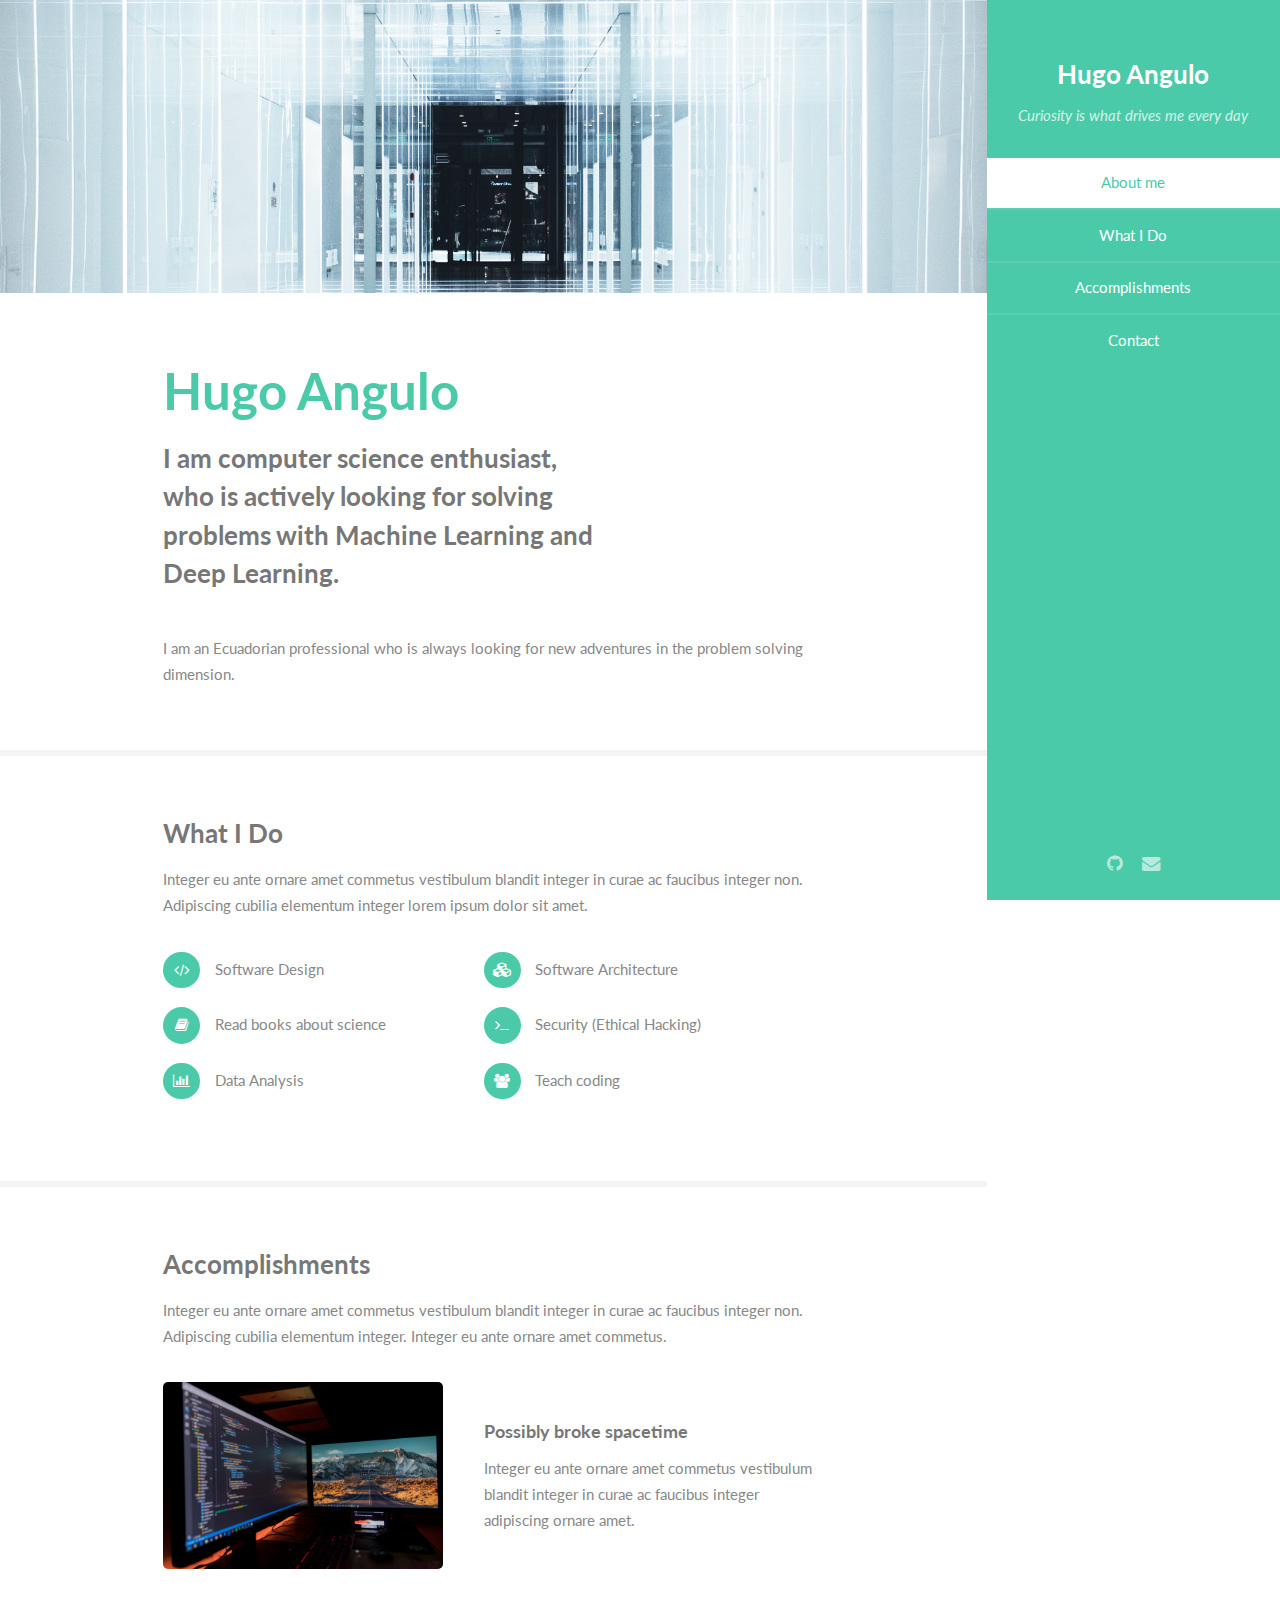
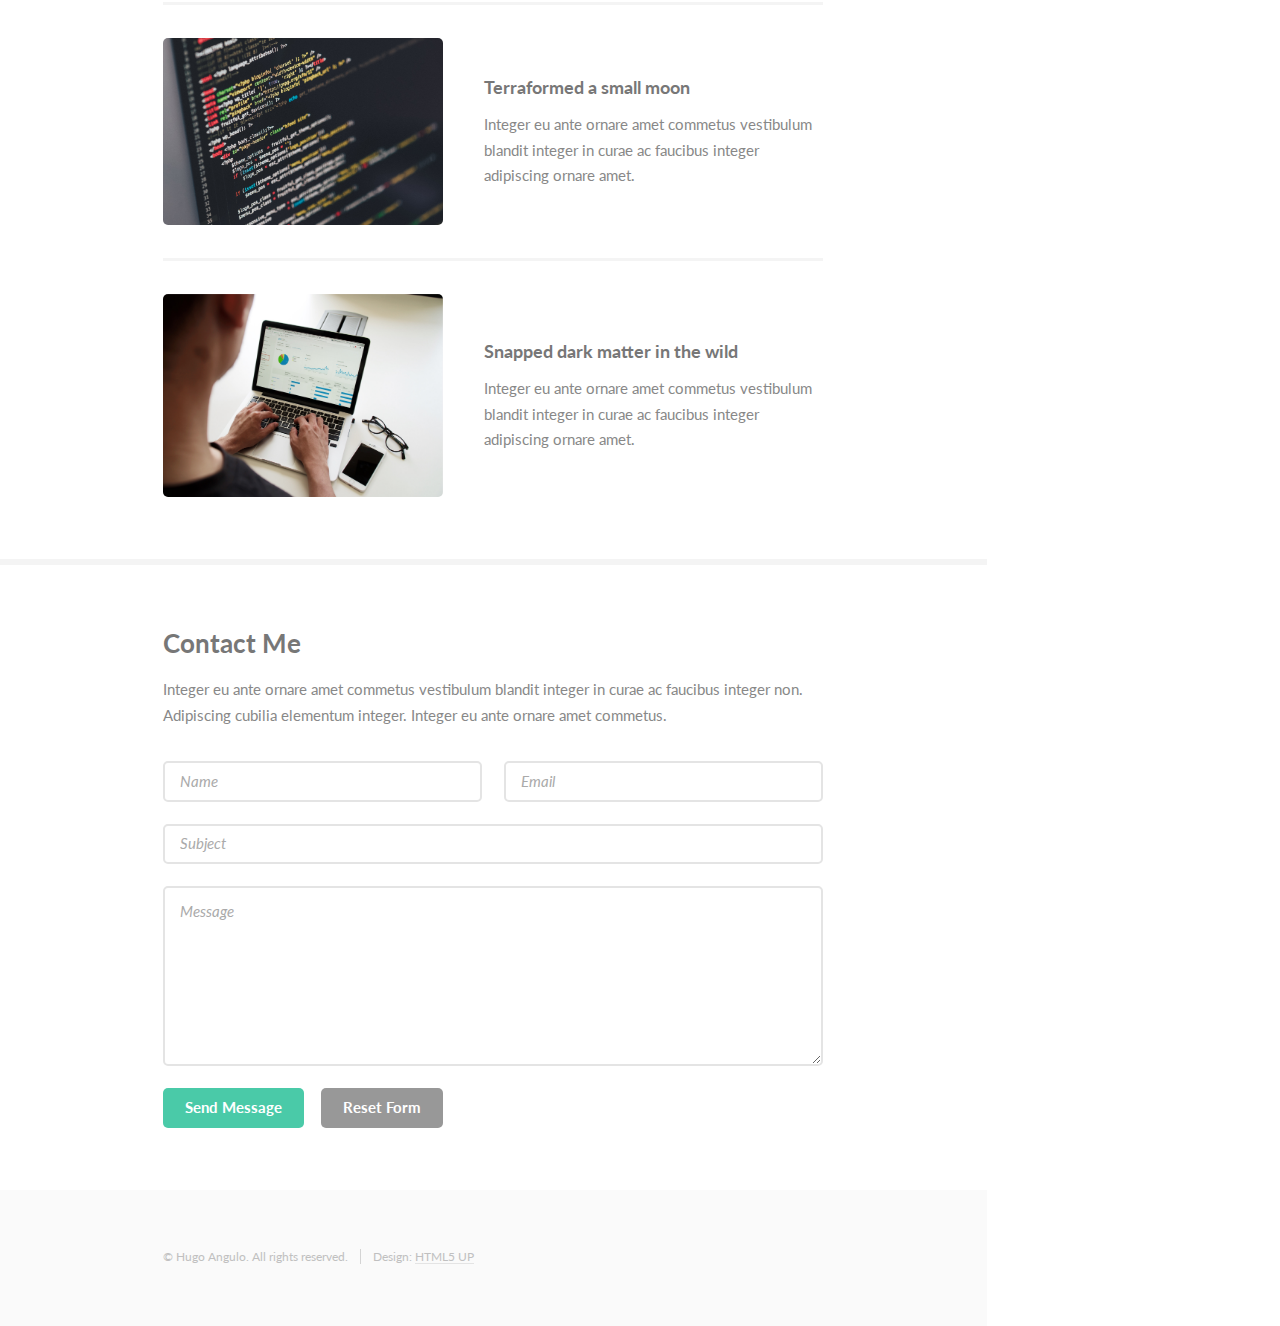
==== index.html @ 31d830d6 "Initial commit with draft website." ====
<!DOCTYPE HTML>
<!--
	Read Only by HTML5 UP
	html5up.net | @ajlkn
	Free for personal and commercial use under the CCA 3.0 license (html5up.net/license)
-->
<html>
	<head>
		<title>Hugo Angulo</title>
		<meta charset="utf-8" />
		<meta name="viewport" content="width=device-width, initial-scale=1, user-scalable=no" />
		<link rel="stylesheet" href="assets/css/main.css" />
	</head>
	<body class="is-preload">

		<!-- Header -->
			<section id="header">
				<header>
					<span class="image avatar"><img src="images/yellowstone.jpg" alt="" /></span>
					<h1 id="logo"><a href="#">Hugo Angulo</a></h1>
					<p>Curiosity is what drives me every day</p>
				</header>
				<nav id="nav">
					<ul>
						<li><a href="#one" class="active">About me</a></li>
						<li><a href="#two">What I Do</a></li>
						<li><a href="#three">Accomplishments</a></li>
						<li><a href="#four">Contact</a></li>
					</ul>
				</nav>
				<footer>
					<ul class="icons">
						<li><a href="https://github.com/haanguloo" class="icon fa-github"><span class="label">Github</span></a></li>
						<li><a href="mailto:hugoanda@andrew.cmu.edu" class="icon fa-envelope"><span class="label">Email</span></a></li>
					</ul>
				</footer>
			</section>

		<!-- Wrapper -->
			<div id="wrapper">

				<!-- Main -->
					<div id="main">

						<!-- One -->
							<section id="one">
								<div class="image main" data-position="center">
									<img src="images/banner_larger.jpg" alt="" />
								</div>
								<div class="container">
									<header class="major">
										<h2>Hugo Angulo</h2>
										<p>I am computer science enthusiast,<br />
										who is actively looking for solving<br />
										problems with Machine Learning and<br />
										Deep Learning.</p>
									</header>
									<p>I am an Ecuadorian professional who is always looking for new adventures in the problem solving dimension.</p>
								</div>
							</section>

						<!-- Two -->
							<section id="two">
								<div class="container">
									<h3>What I Do</h3>
									<p>Integer eu ante ornare amet commetus vestibulum blandit integer in curae ac faucibus integer non. Adipiscing cubilia elementum integer lorem ipsum dolor sit amet.</p>
									<ul class="feature-icons">
										<li class="fa-code">Software Design</li>
										<li class="fa-cubes">Software Architecture</li>
										<li class="fa-book">Read books about science</li>
										<li class="fa-terminal">Security (Ethical Hacking)</li>
										<li class="fa-bar-chart">Data Analysis</li>
										<li class="fa-users">Teach coding</li>
									</ul>
								</div>
							</section>

						<!-- Three -->
							<section id="three">
								<div class="container">
									<h3>Accomplishments</h3>
									<p>Integer eu ante ornare amet commetus vestibulum blandit integer in curae ac faucibus integer non. Adipiscing cubilia elementum integer. Integer eu ante ornare amet commetus.</p>
									<div class="features">
										<article>
											<a href="#" class="image"><img src="images/twoscreens.jpg" alt="" /></a>
											<div class="inner">
												<h4>Possibly broke spacetime</h4>
												<p>Integer eu ante ornare amet commetus vestibulum blandit integer in curae ac faucibus integer adipiscing ornare amet.</p>
											</div>
										</article>
										<article>
											<a href="#" class="image"><img src="images/java.jpg" alt="" /></a>
											<div class="inner">
												<h4>Terraformed a small moon</h4>
												<p>Integer eu ante ornare amet commetus vestibulum blandit integer in curae ac faucibus integer adipiscing ornare amet.</p>
											</div>
										</article>
										<article>
											<a href="#" class="image"><img src="images/data_analysis.jpg" alt="" /></a>
											<div class="inner">
												<h4>Snapped dark matter in the wild</h4>
												<p>Integer eu ante ornare amet commetus vestibulum blandit integer in curae ac faucibus integer adipiscing ornare amet.</p>
											</div>
										</article>
									</div>
								</div>
							</section>

						<!-- Four -->
							<section id="four">
								<div class="container">
									<h3>Contact Me</h3>
									<p>Integer eu ante ornare amet commetus vestibulum blandit integer in curae ac faucibus integer non. Adipiscing cubilia elementum integer. Integer eu ante ornare amet commetus.</p>
									<form method="post" action="#">
										<div class="row gtr-uniform">
											<div class="col-6 col-12-xsmall"><input type="text" name="name" id="name" placeholder="Name" /></div>
											<div class="col-6 col-12-xsmall"><input type="email" name="email" id="email" placeholder="Email" /></div>
											<div class="col-12"><input type="text" name="subject" id="subject" placeholder="Subject" /></div>
											<div class="col-12"><textarea name="message" id="message" placeholder="Message" rows="6"></textarea></div>
											<div class="col-12">
												<ul class="actions">
													<li><input type="submit" class="primary" value="Send Message" /></li>
													<li><input type="reset" value="Reset Form" /></li>
												</ul>
											</div>
										</div>
									</form>
								</div>
							</section>

						<!-- Five -->
						<!--
							<section id="five">
								<div class="container">
									<h3>Elements</h3>

									<section>
										<h4>Text</h4>
										<p>This is <b>bold</b> and this is <strong>strong</strong>. This is <i>italic</i> and this is <em>emphasized</em>.
										This is <sup>superscript</sup> text and this is <sub>subscript</sub> text.
										This is <u>underlined</u> and this is code: <code>for (;;) { ... }</code>. Finally, <a href="#">this is a link</a>.</p>
										<hr />
										<header>
											<h4>Heading with a Subtitle</h4>
											<p>Lorem ipsum dolor sit amet nullam id egestas urna aliquam</p>
										</header>
										<p>Nunc lacinia ante nunc ac lobortis. Interdum adipiscing gravida odio porttitor sem non mi integer non faucibus ornare mi ut ante amet placerat aliquet. Volutpat eu sed ante lacinia sapien lorem accumsan varius montes viverra nibh in adipiscing blandit tempus accumsan.</p>
										<header>
											<h5>Heading with a Subtitle</h5>
											<p>Lorem ipsum dolor sit amet nullam id egestas urna aliquam</p>
										</header>
										<p>Nunc lacinia ante nunc ac lobortis. Interdum adipiscing gravida odio porttitor sem non mi integer non faucibus ornare mi ut ante amet placerat aliquet. Volutpat eu sed ante lacinia sapien lorem accumsan varius montes viverra nibh in adipiscing blandit tempus accumsan.</p>
										<hr />
										<h2>Heading Level 2</h2>
										<h3>Heading Level 3</h3>
										<h4>Heading Level 4</h4>
										<h5>Heading Level 5</h5>
										<h6>Heading Level 6</h6>
										<hr />
										<h5>Blockquote</h5>
										<blockquote>Fringilla nisl. Donec accumsan interdum nisi, quis tincidunt felis sagittis eget tempus euismod. Vestibulum ante ipsum primis in faucibus vestibulum. Blandit adipiscing eu felis iaculis volutpat ac adipiscing accumsan faucibus. Vestibulum ante ipsum primis in faucibus lorem ipsum dolor sit amet nullam adipiscing eu felis.</blockquote>
										<h5>Preformatted</h5>
										<pre><code>i = 0;

while (!deck.isInOrder()) {
    print 'Iteration ' + i;
    deck.shuffle();
    i++;
}

print 'It took ' + i + ' iterations to sort the deck.';</code></pre>
									</section>

									<section>
										<h4>Lists</h4>
										<div class="row">
											<div class="col-6 col-12-xsmall">
												<h5>Unordered</h5>
												<ul>
													<li>Dolor pulvinar etiam magna etiam.</li>
													<li>Sagittis adipiscing lorem eleifend.</li>
													<li>Felis enim feugiat dolore viverra.</li>
												</ul>
												<h5>Alternate</h5>
												<ul class="alt">
													<li>Dolor pulvinar etiam magna etiam.</li>
													<li>Sagittis adipiscing lorem eleifend.</li>
													<li>Felis enim feugiat dolore viverra.</li>
												</ul>
											</div>
											<div class="col-6 col-12-xsmall">
												<h5>Ordered</h5>
												<ol>
													<li>Dolor pulvinar etiam magna etiam.</li>
													<li>Etiam vel felis at lorem sed viverra.</li>
													<li>Felis enim feugiat dolore viverra.</li>
													<li>Dolor pulvinar etiam magna etiam.</li>
													<li>Etiam vel felis at lorem sed viverra.</li>
													<li>Felis enim feugiat dolore viverra.</li>
												</ol>
												<h5>Icons</h5>
												<ul class="icons">
													<li><a href="#" class="icon fa-twitter"><span class="label">Twitter</span></a></li>
													<li><a href="#" class="icon fa-facebook"><span class="label">Facebook</span></a></li>
													<li><a href="#" class="icon fa-instagram"><span class="label">Instagram</span></a></li>
													<li><a href="#" class="icon fa-github"><span class="label">Github</span></a></li>
													<li><a href="#" class="icon fa-dribbble"><span class="label">Dribbble</span></a></li>
													<li><a href="#" class="icon fa-tumblr"><span class="label">Tumblr</span></a></li>
												</ul>
											</div>
										</div>
										<h5>Actions</h5>
										<ul class="actions">
											<li><a href="#" class="button primary">Default</a></li>
											<li><a href="#" class="button">Default</a></li>
											<li><a href="#" class="button alt">Default</a></li>
										</ul>
										<ul class="actions small">
											<li><a href="#" class="button primary small">Small</a></li>
											<li><a href="#" class="button small">Small</a></li>
											<li><a href="#" class="button alt small">Small</a></li>
										</ul>
										<div class="row">
											<div class="col-3 col-6-medium col-12-xsmall">
												<ul class="actions stacked">
													<li><a href="#" class="button primary">Default</a></li>
													<li><a href="#" class="button">Default</a></li>
													<li><a href="#" class="button alt">Default</a></li>
												</ul>
											</div>
											<div class="col-3 col-6 col-12-xsmall">
												<ul class="actions stacked">
													<li><a href="#" class="button primary small">Small</a></li>
													<li><a href="#" class="button small">Small</a></li>
													<li><a href="#" class="button alt small">Small</a></li>
												</ul>
											</div>
											<div class="col-3 col-6-medium col-12-xsmall">
												<ul class="actions stacked">
													<li><a href="#" class="button primary fit">Default</a></li>
													<li><a href="#" class="button fit">Default</a></li>
													<li><a href="#" class="button alt fit">Default</a></li>
												</ul>
											</div>
											<div class="col-3 col-6-medium col-12-xsmall">
												<ul class="actions stacked">
													<li><a href="#" class="button primary small fit">Small</a></li>
													<li><a href="#" class="button small fit">Small</a></li>
													<li><a href="#" class="button alt small fit">Small</a></li>
												</ul>
											</div>
										</div>
									</section>

									<section>
										<h4>Table</h4>
										<h5>Default</h5>
										<div class="table-wrapper">
											<table>
												<thead>
													<tr>
														<th>Name</th>
														<th>Description</th>
														<th>Price</th>
													</tr>
												</thead>
												<tbody>
													<tr>
														<td>Item One</td>
														<td>Ante turpis integer aliquet porttitor.</td>
														<td>29.99</td>
													</tr>
													<tr>
														<td>Item Two</td>
														<td>Vis ac commodo adipiscing arcu aliquet.</td>
														<td>19.99</td>
													</tr>
													<tr>
														<td>Item Three</td>
														<td> Morbi faucibus arcu accumsan lorem.</td>
														<td>29.99</td>
													</tr>
													<tr>
														<td>Item Four</td>
														<td>Vitae integer tempus condimentum.</td>
														<td>19.99</td>
													</tr>
													<tr>
														<td>Item Five</td>
														<td>Ante turpis integer aliquet porttitor.</td>
														<td>29.99</td>
													</tr>
												</tbody>
												<tfoot>
													<tr>
														<td colspan="2"></td>
														<td>100.00</td>
													</tr>
												</tfoot>
											</table>
										</div>

										<h5>Alternate</h5>
										<div class="table-wrapper">
											<table class="alt">
												<thead>
													<tr>
														<th>Name</th>
														<th>Description</th>
														<th>Price</th>
													</tr>
												</thead>
												<tbody>
													<tr>
														<td>Item One</td>
														<td>Ante turpis integer aliquet porttitor.</td>
														<td>29.99</td>
													</tr>
													<tr>
														<td>Item Two</td>
														<td>Vis ac commodo adipiscing arcu aliquet.</td>
														<td>19.99</td>
													</tr>
													<tr>
														<td>Item Three</td>
														<td> Morbi faucibus arcu accumsan lorem.</td>
														<td>29.99</td>
													</tr>
													<tr>
														<td>Item Four</td>
														<td>Vitae integer tempus condimentum.</td>
														<td>19.99</td>
													</tr>
													<tr>
														<td>Item Five</td>
														<td>Ante turpis integer aliquet porttitor.</td>
														<td>29.99</td>
													</tr>
												</tbody>
												<tfoot>
													<tr>
														<td colspan="2"></td>
														<td>100.00</td>
													</tr>
												</tfoot>
											</table>
										</div>
									</section>

									<section>
										<h4>Buttons</h4>
										<ul class="actions">
											<li><a href="#" class="button primary">Primary</a></li>
											<li><a href="#" class="button">Default</a></li>
											<li><a href="#" class="button alt">Alternate</a></li>
										</ul>
										<ul class="actions">
											<li><a href="#" class="button primary large">Large</a></li>
											<li><a href="#" class="button">Default</a></li>
											<li><a href="#" class="button alt small">Small</a></li>
										</ul>
										<ul class="actions fit">
											<li><a href="#" class="button primary fit">Fit</a></li>
											<li><a href="#" class="button fit">Fit</a></li>
											<li><a href="#" class="button alt fit">Fit</a></li>
										</ul>
										<ul class="actions fit small">
											<li><a href="#" class="button primary fit small">Fit + Small</a></li>
											<li><a href="#" class="button fit small">Fit + Small</a></li>
											<li><a href="#" class="button alt fit small">Fit + Small</a></li>
										</ul>
										<ul class="actions">
											<li><a href="#" class="button primary icon fa-download">Icon</a></li>
											<li><a href="#" class="button icon fa-download">Icon</a></li>
											<li><a href="#" class="button alt icon fa-check">Icon</a></li>
										</ul>
										<ul class="actions">
											<li><span class="button primary disabled">Primary</span></li>
											<li><span class="button disabled">Default</span></li>
											<li><span class="button alt disabled">Alternate</span></li>
										</ul>
									</section>

									<section>
										<h4>Form</h4>
										<form method="post" action="#">
											<div class="row gtr-uniform">
												<div class="col-6 col-12-xsmall">
													<input type="text" name="demo-name" id="demo-name" value="" placeholder="Name" />
												</div>
												<div class="col-6 col-12-xsmall">
													<input type="email" name="demo-email" id="demo-email" value="" placeholder="Email" />
												</div>
												<div class="col-12">
													<select name="demo-category" id="demo-category">
														<option value="">- Category -</option>
														<option value="1">Manufacturing</option>
														<option value="1">Shipping</option>
														<option value="1">Administration</option>
														<option value="1">Human Resources</option>
													</select>
												</div>
												<div class="col-4 col-12-medium">
													<input type="radio" id="demo-priority-low" name="demo-priority" checked>
													<label for="demo-priority-low">Low Priority</label>
												</div>
												<div class="col-4 col-12-medium">
													<input type="radio" id="demo-priority-normal" name="demo-priority">
													<label for="demo-priority-normal">Normal Priority</label>
												</div>
												<div class="col-4 col-12-medium">
													<input type="radio" id="demo-priority-high" name="demo-priority">
													<label for="demo-priority-high">High Priority</label>
												</div>
												<div class="col-6 col-12-medium">
													<input type="checkbox" id="demo-copy" name="demo-copy">
													<label for="demo-copy">Email me a copy of this message</label>
												</div>
												<div class="col-6 col-12-medium">
													<input type="checkbox" id="demo-human" name="demo-human" checked>
													<label for="demo-human">I am a human and not a robot</label>
												</div>
												<div class="col-12">
													<textarea name="demo-message" id="demo-message" placeholder="Enter your message" rows="6"></textarea>
												</div>
												<div class="col-12">
													<ul class="actions">
														<li><input type="submit" value="Send Message" /></li>
														<li><input type="reset" value="Reset" class="alt" /></li>
													</ul>
												</div>
											</div>
										</form>
									</section>

									<section>
										<h4>Image</h4>
										<h5>Fit</h5>
										<span class="image fit"><img src="images/banner.jpg" alt="" /></span>
										<div class="box alt">
											<div class="row gtr-50 gtr-uniform">
												<div class="col-4"><span class="image fit"><img src="images/pic01.jpg" alt="" /></span></div>
												<div class="col-4"><span class="image fit"><img src="images/pic02.jpg" alt="" /></span></div>
												<div class="col-4"><span class="image fit"><img src="images/pic03.jpg" alt="" /></span></div>
												<div class="col-4"><span class="image fit"><img src="images/pic02.jpg" alt="" /></span></div>
												<div class="col-4"><span class="image fit"><img src="images/pic03.jpg" alt="" /></span></div>
												<div class="col-4"><span class="image fit"><img src="images/pic01.jpg" alt="" /></span></div>
												<div class="col-4"><span class="image fit"><img src="images/pic03.jpg" alt="" /></span></div>
												<div class="col-4"><span class="image fit"><img src="images/pic01.jpg" alt="" /></span></div>
												<div class="col-4"><span class="image fit"><img src="images/pic02.jpg" alt="" /></span></div>
											</div>
										</div>
										<h5>Left &amp; Right</h5>
										<p><span class="image left"><img src="images/avatar.jpg" alt="" /></span>Fringilla nisl. Donec accumsan interdum nisi, quis tincidunt felis sagittis eget. tempus euismod. Vestibulum ante ipsum primis in faucibus vestibulum. Blandit adipiscing eu felis iaculis volutpat ac adipiscing accumsan eu faucibus. Integer ac pellentesque praesent tincidunt felis sagittis eget. tempus euismod. Vestibulum ante ipsum primis in faucibus vestibulum. Blandit adipiscing eu felis iaculis volutpat ac adipiscing accumsan eu faucibus. Integer ac pellentesque praesent. Donec accumsan interdum nisi, quis tincidunt felis sagittis eget. tempus euismod. Vestibulum ante ipsum primis in faucibus vestibulum. Blandit adipiscing eu felis iaculis volutpat ac adipiscing accumsan eu faucibus. Integer ac pellentesque praesent tincidunt felis sagittis eget. tempus euismod. Vestibulum ante ipsum primis in faucibus vestibulum. Blandit adipiscing eu felis iaculis volutpat ac adipiscing accumsan eu faucibus. Integer ac pellentesque praesent.</p>
										<p><span class="image right"><img src="images/avatar.jpg" alt="" /></span>Fringilla nisl. Donec accumsan interdum nisi, quis tincidunt felis sagittis eget. tempus euismod. Vestibulum ante ipsum primis in faucibus vestibulum. Blandit adipiscing eu felis iaculis volutpat ac adipiscing accumsan eu faucibus. Integer ac pellentesque praesent tincidunt felis sagittis eget. tempus euismod. Vestibulum ante ipsum primis in faucibus vestibulum. Blandit adipiscing eu felis iaculis volutpat ac adipiscing accumsan eu faucibus. Integer ac pellentesque praesent. Donec accumsan interdum nisi, quis tincidunt felis sagittis eget. tempus euismod. Vestibulum ante ipsum primis in faucibus vestibulum. Blandit adipiscing eu felis iaculis volutpat ac adipiscing accumsan eu faucibus. Integer ac pellentesque praesent tincidunt felis sagittis eget. tempus euismod. Vestibulum ante ipsum primis in faucibus vestibulum. Blandit adipiscing eu felis iaculis volutpat ac adipiscing accumsan eu faucibus. Integer ac pellentesque praesent.</p>
									</section>

								</div>
							</section>
						-->

					</div>

				<!-- Footer -->
					<section id="footer">
						<div class="container">
							<ul class="copyright">
								<li>&copy; Hugo Angulo. All rights reserved.</li><li>Design: <a href="http://html5up.net">HTML5 UP</a></li>
							</ul>
						</div>
					</section>

			</div>

		<!-- Scripts -->
			<script src="assets/js/jquery.min.js"></script>
			<script src="assets/js/jquery.scrollex.min.js"></script>
			<script src="assets/js/jquery.scrolly.min.js"></script>
			<script src="assets/js/browser.min.js"></script>
			<script src="assets/js/breakpoints.min.js"></script>
			<script src="assets/js/util.js"></script>
			<script src="assets/js/main.js"></script>

	</body>
</html>
---- assets/css/main.css ----
@import url("font-awesome.min.css");
@import url("https://fonts.googleapis.com/css?family=Lato:400,400italic,700,700italic|Source+Code+Pro:400");

/*
	Read Only by HTML5 UP
	html5up.net | @ajlkn
	Free for personal and commercial use under the CCA 3.0 license (html5up.net/license)
*/

html, body, div, span, applet, object,
iframe, h1, h2, h3, h4, h5, h6, p, blockquote,
pre, a, abbr, acronym, address, big, cite,
code, del, dfn, em, img, ins, kbd, q, s, samp,
small, strike, strong, sub, sup, tt, var, b,
u, i, center, dl, dt, dd, ol, ul, li, fieldset,
form, label, legend, table, caption, tbody,
tfoot, thead, tr, th, td, article, aside,
canvas, details, embed, figure, figcaption,
footer, header, hgroup, menu, nav, output, ruby,
section, summary, time, mark, audio, video {
	margin: 0;
	padding: 0;
	border: 0;
	font-size: 100%;
	font: inherit;
	vertical-align: baseline;}

article, aside, details, figcaption, figure,
footer, header, hgroup, menu, nav, section {
	display: block;}

body {
	line-height: 1;
}

ol, ul {
	list-style: none;
}

blockquote, q {
	quotes: none;
}

	blockquote:before, blockquote:after, q:before, q:after {
		content: '';
		content: none;
	}

table {
	border-collapse: collapse;
	border-spacing: 0;
}

body {
	-webkit-text-size-adjust: none;
}

mark {
	background-color: transparent;
	color: inherit;
}

input::-moz-focus-inner {
	border: 0;
	padding: 0;
}

input, select, textarea {
	-moz-appearance: none;
	-webkit-appearance: none;
	-ms-appearance: none;
	appearance: none;
}

/* Basic */

	html {
		box-sizing: border-box;
	}

	*, *:before, *:after {
		box-sizing: inherit;
	}

	body {
		background: #fff;
	}

		body.is-preload *, body.is-preload *:before, body.is-preload *:after {
			-moz-animation: none !important;
			-webkit-animation: none !important;
			-ms-animation: none !important;
			animation: none !important;
			-moz-transition: none !important;
			-webkit-transition: none !important;
			-ms-transition: none !important;
			transition: none !important;
		}

	body, input, select, textarea {
		color: #888;
		font-family: "Lato", sans-serif;
		font-size: 16pt;
		font-weight: 400;
		line-height: 1.75em;
	}

	a {
		-moz-transition: color 0.2s ease-in-out, border-color 0.2s ease-in-out;
		-webkit-transition: color 0.2s ease-in-out, border-color 0.2s ease-in-out;
		-ms-transition: color 0.2s ease-in-out, border-color 0.2s ease-in-out;
		transition: color 0.2s ease-in-out, border-color 0.2s ease-in-out;
		border-bottom: solid 1px #e4e4e4;
		color: inherit;
		text-decoration: none;
	}

		a:hover {
			border-bottom-color: transparent;
			color: #4acaa8 !important;
		}

	strong, b {
		color: #777;
		font-weight: 700;
	}

	em, i {
		font-style: italic;
	}

	p {
		margin: 0 0 2.25em 0;
	}

	h1, h2, h3, h4, h5, h6 {
		color: #777;
		font-weight: 700;
		line-height: 1em;
		margin: 0 0 0.5625em 0;
	}

		h1 a, h2 a, h3 a, h4 a, h5 a, h6 a {
			border: 0;
			color: inherit;
			text-decoration: none;
		}

	h2 {
		font-size: 2em;
		line-height: 1.5em;
	}

	h3 {
		font-size: 1.75em;
		line-height: 1.5em;
	}

	h4 {
		font-size: 1.25em;
		line-height: 1.5em;
	}

	h5 {
		font-size: 0.9em;
		line-height: 1.5em;
	}

	h6 {
		font-size: 0.7em;
		line-height: 1.5em;
	}

	sub {
		font-size: 0.8em;
		position: relative;
		top: 0.5em;
	}

	sup {
		font-size: 0.8em;
		position: relative;
		top: -0.5em;
	}

	hr {
		border: 0;
		border-bottom: solid 2px #f4f4f4;
		margin: 2.25em 0;
	}

		hr.major {
			margin: 3.375em 0;
		}

	blockquote {
		border-left: solid 8px #e4e4e4;
		font-style: italic;
		margin: 0 0 2.25em 0;
		padding: 0.5em 0 0.5em 2em;
	}

	code {
		background: #555;
		border-radius: 5px;
		color: #fff;
		font-family: "Source Code Pro", monospace;
		font-size: 0.9em;
		margin: 0 0.25em;
		padding: 0.25em 0.65em;
	}

	pre {
		font-family: "Source Code Pro", monospace;
		font-size: 0.9em;
		margin: 0 0 2.25em 0;
	}

		pre code {
			-webkit-overflow-scrolling: touch;
			display: block;
			line-height: 1.5em;
			overflow-x: auto;
			padding: 1em 1.5em;
		}

	.align-left {
		text-align: left;
	}

	.align-center {
		text-align: center;
	}

	.align-right {
		text-align: right;
	}

/* Row */

	.row {
		display: flex;
		flex-wrap: wrap;
		box-sizing: border-box;
		align-items: stretch;
	}

		.row > * {
			box-sizing: border-box;
		}

		.row.gtr-uniform > * > :last-child {
			margin-bottom: 0;
		}

		.row.aln-left {
			justify-content: flex-start;
		}

		.row.aln-center {
			justify-content: center;
		}

		.row.aln-right {
			justify-content: flex-end;
		}

		.row.aln-top {
			align-items: flex-start;
		}

		.row.aln-middle {
			align-items: center;
		}

		.row.aln-bottom {
			align-items: flex-end;
		}

		.row > .imp {
			order: -1;
		}

		.row > .col-1 {
			width: 8.3333333333%;
		}

		.row > .off-1 {
			margin-left: 8.3333333333%;
		}

		.row > .col-2 {
			width: 16.6666666667%;
		}

		.row > .off-2 {
			margin-left: 16.6666666667%;
		}

		.row > .col-3 {
			width: 25%;
		}

		.row > .off-3 {
			margin-left: 25%;
		}

		.row > .col-4 {
			width: 33.3333333333%;
		}

		.row > .off-4 {
			margin-left: 33.3333333333%;
		}

		.row > .col-5 {
			width: 41.6666666667%;
		}

		.row > .off-5 {
			margin-left: 41.6666666667%;
		}

		.row > .col-6 {
			width: 50%;
		}

		.row > .off-6 {
			margin-left: 50%;
		}

		.row > .col-7 {
			width: 58.3333333333%;
		}

		.row > .off-7 {
			margin-left: 58.3333333333%;
		}

		.row > .col-8 {
			width: 66.6666666667%;
		}

		.row > .off-8 {
			margin-left: 66.6666666667%;
		}

		.row > .col-9 {
			width: 75%;
		}

		.row > .off-9 {
			margin-left: 75%;
		}

		.row > .col-10 {
			width: 83.3333333333%;
		}

		.row > .off-10 {
			margin-left: 83.3333333333%;
		}

		.row > .col-11 {
			width: 91.6666666667%;
		}

		.row > .off-11 {
			margin-left: 91.6666666667%;
		}

		.row > .col-12 {
			width: 100%;
		}

		.row > .off-12 {
			margin-left: 100%;
		}

		.row.gtr-0 {
			margin-top: 0;
			margin-left: 0em;
		}

			.row.gtr-0 > * {
				padding: 0 0 0 0em;
			}

			.row.gtr-0.gtr-uniform {
				margin-top: 0em;
			}

				.row.gtr-0.gtr-uniform > * {
					padding-top: 0em;
				}

		.row.gtr-25 {
			margin-top: 0;
			margin-left: -0.5em;
		}

			.row.gtr-25 > * {
				padding: 0 0 0 0.5em;
			}

			.row.gtr-25.gtr-uniform {
				margin-top: -0.5em;
			}

				.row.gtr-25.gtr-uniform > * {
					padding-top: 0.5em;
				}

		.row.gtr-50 {
			margin-top: 0;
			margin-left: -1em;
		}

			.row.gtr-50 > * {
				padding: 0 0 0 1em;
			}

			.row.gtr-50.gtr-uniform {
				margin-top: -1em;
			}

				.row.gtr-50.gtr-uniform > * {
					padding-top: 1em;
				}

		.row {
			margin-top: 0;
			margin-left: -2em;
		}

			.row > * {
				padding: 0 0 0 2em;
			}

			.row.gtr-uniform {
				margin-top: -2em;
			}

				.row.gtr-uniform > * {
					padding-top: 2em;
				}

		.row.gtr-150 {
			margin-top: 0;
			margin-left: -3em;
		}

			.row.gtr-150 > * {
				padding: 0 0 0 3em;
			}

			.row.gtr-150.gtr-uniform {
				margin-top: -3em;
			}

				.row.gtr-150.gtr-uniform > * {
					padding-top: 3em;
				}

		.row.gtr-200 {
			margin-top: 0;
			margin-left: -4em;
		}

			.row.gtr-200 > * {
				padding: 0 0 0 4em;
			}

			.row.gtr-200.gtr-uniform {
				margin-top: -4em;
			}

				.row.gtr-200.gtr-uniform > * {
					padding-top: 4em;
				}

		@media screen and (max-width: 1680px) {

			.row {
				display: flex;
				flex-wrap: wrap;
				box-sizing: border-box;
				align-items: stretch;
			}

				.row > * {
					box-sizing: border-box;
				}

				.row.gtr-uniform > * > :last-child {
					margin-bottom: 0;
				}

				.row.aln-left {
					justify-content: flex-start;
				}

				.row.aln-center {
					justify-content: center;
				}

				.row.aln-right {
					justify-content: flex-end;
				}

				.row.aln-top {
					align-items: flex-start;
				}

				.row.aln-middle {
					align-items: center;
				}

				.row.aln-bottom {
					align-items: flex-end;
				}

				.row > .imp-xlarge {
					order: -1;
				}

				.row > .col-1-xlarge {
					width: 8.3333333333%;
				}

				.row > .off-1-xlarge {
					margin-left: 8.3333333333%;
				}

				.row > .col-2-xlarge {
					width: 16.6666666667%;
				}

				.row > .off-2-xlarge {
					margin-left: 16.6666666667%;
				}

				.row > .col-3-xlarge {
					width: 25%;
				}

				.row > .off-3-xlarge {
					margin-left: 25%;
				}

				.row > .col-4-xlarge {
					width: 33.3333333333%;
				}

				.row > .off-4-xlarge {
					margin-left: 33.3333333333%;
				}

				.row > .col-5-xlarge {
					width: 41.6666666667%;
				}

				.row > .off-5-xlarge {
					margin-left: 41.6666666667%;
				}

				.row > .col-6-xlarge {
					width: 50%;
				}

				.row > .off-6-xlarge {
					margin-left: 50%;
				}

				.row > .col-7-xlarge {
					width: 58.3333333333%;
				}

				.row > .off-7-xlarge {
					margin-left: 58.3333333333%;
				}

				.row > .col-8-xlarge {
					width: 66.6666666667%;
				}

				.row > .off-8-xlarge {
					margin-left: 66.6666666667%;
				}

				.row > .col-9-xlarge {
					width: 75%;
				}

				.row > .off-9-xlarge {
					margin-left: 75%;
				}

				.row > .col-10-xlarge {
					width: 83.3333333333%;
				}

				.row > .off-10-xlarge {
					margin-left: 83.3333333333%;
				}

				.row > .col-11-xlarge {
					width: 91.6666666667%;
				}

				.row > .off-11-xlarge {
					margin-left: 91.6666666667%;
				}

				.row > .col-12-xlarge {
					width: 100%;
				}

				.row > .off-12-xlarge {
					margin-left: 100%;
				}

				.row.gtr-0 {
					margin-top: 0;
					margin-left: 0em;
				}

					.row.gtr-0 > * {
						padding: 0 0 0 0em;
					}

					.row.gtr-0.gtr-uniform {
						margin-top: 0em;
					}

						.row.gtr-0.gtr-uniform > * {
							padding-top: 0em;
						}

				.row.gtr-25 {
					margin-top: 0;
					margin-left: -0.5em;
				}

					.row.gtr-25 > * {
						padding: 0 0 0 0.5em;
					}

					.row.gtr-25.gtr-uniform {
						margin-top: -0.5em;
					}

						.row.gtr-25.gtr-uniform > * {
							padding-top: 0.5em;
						}

				.row.gtr-50 {
					margin-top: 0;
					margin-left: -1em;
				}

					.row.gtr-50 > * {
						padding: 0 0 0 1em;
					}

					.row.gtr-50.gtr-uniform {
						margin-top: -1em;
					}

						.row.gtr-50.gtr-uniform > * {
							padding-top: 1em;
						}

				.row {
					margin-top: 0;
					margin-left: -2em;
				}

					.row > * {
						padding: 0 0 0 2em;
					}

					.row.gtr-uniform {
						margin-top: -2em;
					}

						.row.gtr-uniform > * {
							padding-top: 2em;
						}

				.row.gtr-150 {
					margin-top: 0;
					margin-left: -3em;
				}

					.row.gtr-150 > * {
						padding: 0 0 0 3em;
					}

					.row.gtr-150.gtr-uniform {
						margin-top: -3em;
					}

						.row.gtr-150.gtr-uniform > * {
							padding-top: 3em;
						}

				.row.gtr-200 {
					margin-top: 0;
					margin-left: -4em;
				}

					.row.gtr-200 > * {
						padding: 0 0 0 4em;
					}

					.row.gtr-200.gtr-uniform {
						margin-top: -4em;
					}

						.row.gtr-200.gtr-uniform > * {
							padding-top: 4em;
						}

		}

		@media screen and (max-width: 1280px) {

			.row {
				display: flex;
				flex-wrap: wrap;
				box-sizing: border-box;
				align-items: stretch;
			}

				.row > * {
					box-sizing: border-box;
				}

				.row.gtr-uniform > * > :last-child {
					margin-bottom: 0;
				}

				.row.aln-left {
					justify-content: flex-start;
				}

				.row.aln-center {
					justify-content: center;
				}

				.row.aln-right {
					justify-content: flex-end;
				}

				.row.aln-top {
					align-items: flex-start;
				}

				.row.aln-middle {
					align-items: center;
				}

				.row.aln-bottom {
					align-items: flex-end;
				}

				.row > .imp-large {
					order: -1;
				}

				.row > .col-1-large {
					width: 8.3333333333%;
				}

				.row > .off-1-large {
					margin-left: 8.3333333333%;
				}

				.row > .col-2-large {
					width: 16.6666666667%;
				}

				.row > .off-2-large {
					margin-left: 16.6666666667%;
				}

				.row > .col-3-large {
					width: 25%;
				}

				.row > .off-3-large {
					margin-left: 25%;
				}

				.row > .col-4-large {
					width: 33.3333333333%;
				}

				.row > .off-4-large {
					margin-left: 33.3333333333%;
				}

				.row > .col-5-large {
					width: 41.6666666667%;
				}

				.row > .off-5-large {
					margin-left: 41.6666666667%;
				}

				.row > .col-6-large {
					width: 50%;
				}

				.row > .off-6-large {
					margin-left: 50%;
				}

				.row > .col-7-large {
					width: 58.3333333333%;
				}

				.row > .off-7-large {
					margin-left: 58.3333333333%;
				}

				.row > .col-8-large {
					width: 66.6666666667%;
				}

				.row > .off-8-large {
					margin-left: 66.6666666667%;
				}

				.row > .col-9-large {
					width: 75%;
				}

				.row > .off-9-large {
					margin-left: 75%;
				}

				.row > .col-10-large {
					width: 83.3333333333%;
				}

				.row > .off-10-large {
					margin-left: 83.3333333333%;
				}

				.row > .col-11-large {
					width: 91.6666666667%;
				}

				.row > .off-11-large {
					margin-left: 91.6666666667%;
				}

				.row > .col-12-large {
					width: 100%;
				}

				.row > .off-12-large {
					margin-left: 100%;
				}

				.row.gtr-0 {
					margin-top: 0;
					margin-left: 0em;
				}

					.row.gtr-0 > * {
						padding: 0 0 0 0em;
					}

					.row.gtr-0.gtr-uniform {
						margin-top: 0em;
					}

						.row.gtr-0.gtr-uniform > * {
							padding-top: 0em;
						}

				.row.gtr-25 {
					margin-top: 0;
					margin-left: -0.375em;
				}

					.row.gtr-25 > * {
						padding: 0 0 0 0.375em;
					}

					.row.gtr-25.gtr-uniform {
						margin-top: -0.375em;
					}

						.row.gtr-25.gtr-uniform > * {
							padding-top: 0.375em;
						}

				.row.gtr-50 {
					margin-top: 0;
					margin-left: -0.75em;
				}

					.row.gtr-50 > * {
						padding: 0 0 0 0.75em;
					}

					.row.gtr-50.gtr-uniform {
						margin-top: -0.75em;
					}

						.row.gtr-50.gtr-uniform > * {
							padding-top: 0.75em;
						}

				.row {
					margin-top: 0;
					margin-left: -1.5em;
				}

					.row > * {
						padding: 0 0 0 1.5em;
					}

					.row.gtr-uniform {
						margin-top: -1.5em;
					}

						.row.gtr-uniform > * {
							padding-top: 1.5em;
						}

				.row.gtr-150 {
					margin-top: 0;
					margin-left: -2.25em;
				}

					.row.gtr-150 > * {
						padding: 0 0 0 2.25em;
					}

					.row.gtr-150.gtr-uniform {
						margin-top: -2.25em;
					}

						.row.gtr-150.gtr-uniform > * {
							padding-top: 2.25em;
						}

				.row.gtr-200 {
					margin-top: 0;
					margin-left: -3em;
				}

					.row.gtr-200 > * {
						padding: 0 0 0 3em;
					}

					.row.gtr-200.gtr-uniform {
						margin-top: -3em;
					}

						.row.gtr-200.gtr-uniform > * {
							padding-top: 3em;
						}

		}

		@media screen and (max-width: 1024px) {

			.row {
				display: flex;
				flex-wrap: wrap;
				box-sizing: border-box;
				align-items: stretch;
			}

				.row > * {
					box-sizing: border-box;
				}

				.row.gtr-uniform > * > :last-child {
					margin-bottom: 0;
				}

				.row.aln-left {
					justify-content: flex-start;
				}

				.row.aln-center {
					justify-content: center;
				}

				.row.aln-right {
					justify-content: flex-end;
				}

				.row.aln-top {
					align-items: flex-start;
				}

				.row.aln-middle {
					align-items: center;
				}

				.row.aln-bottom {
					align-items: flex-end;
				}

				.row > .imp-medium {
					order: -1;
				}

				.row > .col-1-medium {
					width: 8.3333333333%;
				}

				.row > .off-1-medium {
					margin-left: 8.3333333333%;
				}

				.row > .col-2-medium {
					width: 16.6666666667%;
				}

				.row > .off-2-medium {
					margin-left: 16.6666666667%;
				}

				.row > .col-3-medium {
					width: 25%;
				}

				.row > .off-3-medium {
					margin-left: 25%;
				}

				.row > .col-4-medium {
					width: 33.3333333333%;
				}

				.row > .off-4-medium {
					margin-left: 33.3333333333%;
				}

				.row > .col-5-medium {
					width: 41.6666666667%;
				}

				.row > .off-5-medium {
					margin-left: 41.6666666667%;
				}

				.row > .col-6-medium {
					width: 50%;
				}

				.row > .off-6-medium {
					margin-left: 50%;
				}

				.row > .col-7-medium {
					width: 58.3333333333%;
				}

				.row > .off-7-medium {
					margin-left: 58.3333333333%;
				}

				.row > .col-8-medium {
					width: 66.6666666667%;
				}

				.row > .off-8-medium {
					margin-left: 66.6666666667%;
				}

				.row > .col-9-medium {
					width: 75%;
				}

				.row > .off-9-medium {
					margin-left: 75%;
				}

				.row > .col-10-medium {
					width: 83.3333333333%;
				}

				.row > .off-10-medium {
					margin-left: 83.3333333333%;
				}

				.row > .col-11-medium {
					width: 91.6666666667%;
				}

				.row > .off-11-medium {
					margin-left: 91.6666666667%;
				}

				.row > .col-12-medium {
					width: 100%;
				}

				.row > .off-12-medium {
					margin-left: 100%;
				}

				.row.gtr-0 {
					margin-top: 0;
					margin-left: 0em;
				}

					.row.gtr-0 > * {
						padding: 0 0 0 0em;
					}

					.row.gtr-0.gtr-uniform {
						margin-top: 0em;
					}

						.row.gtr-0.gtr-uniform > * {
							padding-top: 0em;
						}

				.row.gtr-25 {
					margin-top: 0;
					margin-left: -0.375em;
				}

					.row.gtr-25 > * {
						padding: 0 0 0 0.375em;
					}

					.row.gtr-25.gtr-uniform {
						margin-top: -0.375em;
					}

						.row.gtr-25.gtr-uniform > * {
							padding-top: 0.375em;
						}

				.row.gtr-50 {
					margin-top: 0;
					margin-left: -0.75em;
				}

					.row.gtr-50 > * {
						padding: 0 0 0 0.75em;
					}

					.row.gtr-50.gtr-uniform {
						margin-top: -0.75em;
					}

						.row.gtr-50.gtr-uniform > * {
							padding-top: 0.75em;
						}

				.row {
					margin-top: 0;
					margin-left: -1.5em;
				}

					.row > * {
						padding: 0 0 0 1.5em;
					}

					.row.gtr-uniform {
						margin-top: -1.5em;
					}

						.row.gtr-uniform > * {
							padding-top: 1.5em;
						}

				.row.gtr-150 {
					margin-top: 0;
					margin-left: -2.25em;
				}

					.row.gtr-150 > * {
						padding: 0 0 0 2.25em;
					}

					.row.gtr-150.gtr-uniform {
						margin-top: -2.25em;
					}

						.row.gtr-150.gtr-uniform > * {
							padding-top: 2.25em;
						}

				.row.gtr-200 {
					margin-top: 0;
					margin-left: -3em;
				}

					.row.gtr-200 > * {
						padding: 0 0 0 3em;
					}

					.row.gtr-200.gtr-uniform {
						margin-top: -3em;
					}

						.row.gtr-200.gtr-uniform > * {
							padding-top: 3em;
						}

		}

		@media screen and (max-width: 736px) {

			.row {
				display: flex;
				flex-wrap: wrap;
				box-sizing: border-box;
				align-items: stretch;
			}

				.row > * {
					box-sizing: border-box;
				}

				.row.gtr-uniform > * > :last-child {
					margin-bottom: 0;
				}

				.row.aln-left {
					justify-content: flex-start;
				}

				.row.aln-center {
					justify-content: center;
				}

				.row.aln-right {
					justify-content: flex-end;
				}

				.row.aln-top {
					align-items: flex-start;
				}

				.row.aln-middle {
					align-items: center;
				}

				.row.aln-bottom {
					align-items: flex-end;
				}

				.row > .imp-small {
					order: -1;
				}

				.row > .col-1-small {
					width: 8.3333333333%;
				}

				.row > .off-1-small {
					margin-left: 8.3333333333%;
				}

				.row > .col-2-small {
					width: 16.6666666667%;
				}

				.row > .off-2-small {
					margin-left: 16.6666666667%;
				}

				.row > .col-3-small {
					width: 25%;
				}

				.row > .off-3-small {
					margin-left: 25%;
				}

				.row > .col-4-small {
					width: 33.3333333333%;
				}

				.row > .off-4-small {
					margin-left: 33.3333333333%;
				}

				.row > .col-5-small {
					width: 41.6666666667%;
				}

				.row > .off-5-small {
					margin-left: 41.6666666667%;
				}

				.row > .col-6-small {
					width: 50%;
				}

				.row > .off-6-small {
					margin-left: 50%;
				}

				.row > .col-7-small {
					width: 58.3333333333%;
				}

				.row > .off-7-small {
					margin-left: 58.3333333333%;
				}

				.row > .col-8-small {
					width: 66.6666666667%;
				}

				.row > .off-8-small {
					margin-left: 66.6666666667%;
				}

				.row > .col-9-small {
					width: 75%;
				}

				.row > .off-9-small {
					margin-left: 75%;
				}

				.row > .col-10-small {
					width: 83.3333333333%;
				}

				.row > .off-10-small {
					margin-left: 83.3333333333%;
				}

				.row > .col-11-small {
					width: 91.6666666667%;
				}

				.row > .off-11-small {
					margin-left: 91.6666666667%;
				}

				.row > .col-12-small {
					width: 100%;
				}

				.row > .off-12-small {
					margin-left: 100%;
				}

				.row.gtr-0 {
					margin-top: 0;
					margin-left: 0em;
				}

					.row.gtr-0 > * {
						padding: 0 0 0 0em;
					}

					.row.gtr-0.gtr-uniform {
						margin-top: 0em;
					}

						.row.gtr-0.gtr-uniform > * {
							padding-top: 0em;
						}

				.row.gtr-25 {
					margin-top: 0;
					margin-left: -0.3125em;
				}

					.row.gtr-25 > * {
						padding: 0 0 0 0.3125em;
					}

					.row.gtr-25.gtr-uniform {
						margin-top: -0.3125em;
					}

						.row.gtr-25.gtr-uniform > * {
							padding-top: 0.3125em;
						}

				.row.gtr-50 {
					margin-top: 0;
					margin-left: -0.625em;
				}

					.row.gtr-50 > * {
						padding: 0 0 0 0.625em;
					}

					.row.gtr-50.gtr-uniform {
						margin-top: -0.625em;
					}

						.row.gtr-50.gtr-uniform > * {
							padding-top: 0.625em;
						}

				.row {
					margin-top: 0;
					margin-left: -1.25em;
				}

					.row > * {
						padding: 0 0 0 1.25em;
					}

					.row.gtr-uniform {
						margin-top: -1.25em;
					}

						.row.gtr-uniform > * {
							padding-top: 1.25em;
						}

				.row.gtr-150 {
					margin-top: 0;
					margin-left: -1.875em;
				}

					.row.gtr-150 > * {
						padding: 0 0 0 1.875em;
					}

					.row.gtr-150.gtr-uniform {
						margin-top: -1.875em;
					}

						.row.gtr-150.gtr-uniform > * {
							padding-top: 1.875em;
						}

				.row.gtr-200 {
					margin-top: 0;
					margin-left: -2.5em;
				}

					.row.gtr-200 > * {
						padding: 0 0 0 2.5em;
					}

					.row.gtr-200.gtr-uniform {
						margin-top: -2.5em;
					}

						.row.gtr-200.gtr-uniform > * {
							padding-top: 2.5em;
						}

		}

		@media screen and (max-width: 480px) {

			.row {
				display: flex;
				flex-wrap: wrap;
				box-sizing: border-box;
				align-items: stretch;
			}

				.row > * {
					box-sizing: border-box;
				}

				.row.gtr-uniform > * > :last-child {
					margin-bottom: 0;
				}

				.row.aln-left {
					justify-content: flex-start;
				}

				.row.aln-center {
					justify-content: center;
				}

				.row.aln-right {
					justify-content: flex-end;
				}

				.row.aln-top {
					align-items: flex-start;
				}

				.row.aln-middle {
					align-items: center;
				}

				.row.aln-bottom {
					align-items: flex-end;
				}

				.row > .imp-xsmall {
					order: -1;
				}

				.row > .col-1-xsmall {
					width: 8.3333333333%;
				}

				.row > .off-1-xsmall {
					margin-left: 8.3333333333%;
				}

				.row > .col-2-xsmall {
					width: 16.6666666667%;
				}

				.row > .off-2-xsmall {
					margin-left: 16.6666666667%;
				}

				.row > .col-3-xsmall {
					width: 25%;
				}

				.row > .off-3-xsmall {
					margin-left: 25%;
				}

				.row > .col-4-xsmall {
					width: 33.3333333333%;
				}

				.row > .off-4-xsmall {
					margin-left: 33.3333333333%;
				}

				.row > .col-5-xsmall {
					width: 41.6666666667%;
				}

				.row > .off-5-xsmall {
					margin-left: 41.6666666667%;
				}

				.row > .col-6-xsmall {
					width: 50%;
				}

				.row > .off-6-xsmall {
					margin-left: 50%;
				}

				.row > .col-7-xsmall {
					width: 58.3333333333%;
				}

				.row > .off-7-xsmall {
					margin-left: 58.3333333333%;
				}

				.row > .col-8-xsmall {
					width: 66.6666666667%;
				}

				.row > .off-8-xsmall {
					margin-left: 66.6666666667%;
				}

				.row > .col-9-xsmall {
					width: 75%;
				}

				.row > .off-9-xsmall {
					margin-left: 75%;
				}

				.row > .col-10-xsmall {
					width: 83.3333333333%;
				}

				.row > .off-10-xsmall {
					margin-left: 83.3333333333%;
				}

				.row > .col-11-xsmall {
					width: 91.6666666667%;
				}

				.row > .off-11-xsmall {
					margin-left: 91.6666666667%;
				}

				.row > .col-12-xsmall {
					width: 100%;
				}

				.row > .off-12-xsmall {
					margin-left: 100%;
				}

				.row.gtr-0 {
					margin-top: 0;
					margin-left: 0em;
				}

					.row.gtr-0 > * {
						padding: 0 0 0 0em;
					}

					.row.gtr-0.gtr-uniform {
						margin-top: 0em;
					}

						.row.gtr-0.gtr-uniform > * {
							padding-top: 0em;
						}

				.row.gtr-25 {
					margin-top: 0;
					margin-left: -0.3125em;
				}

					.row.gtr-25 > * {
						padding: 0 0 0 0.3125em;
					}

					.row.gtr-25.gtr-uniform {
						margin-top: -0.3125em;
					}

						.row.gtr-25.gtr-uniform > * {
							padding-top: 0.3125em;
						}

				.row.gtr-50 {
					margin-top: 0;
					margin-left: -0.625em;
				}

					.row.gtr-50 > * {
						padding: 0 0 0 0.625em;
					}

					.row.gtr-50.gtr-uniform {
						margin-top: -0.625em;
					}

						.row.gtr-50.gtr-uniform > * {
							padding-top: 0.625em;
						}

				.row {
					margin-top: 0;
					margin-left: -1.25em;
				}

					.row > * {
						padding: 0 0 0 1.25em;
					}

					.row.gtr-uniform {
						margin-top: -1.25em;
					}

						.row.gtr-uniform > * {
							padding-top: 1.25em;
						}

				.row.gtr-150 {
					margin-top: 0;
					margin-left: -1.875em;
				}

					.row.gtr-150 > * {
						padding: 0 0 0 1.875em;
					}

					.row.gtr-150.gtr-uniform {
						margin-top: -1.875em;
					}

						.row.gtr-150.gtr-uniform > * {
							padding-top: 1.875em;
						}

				.row.gtr-200 {
					margin-top: 0;
					margin-left: -2.5em;
				}

					.row.gtr-200 > * {
						padding: 0 0 0 2.5em;
					}

					.row.gtr-200.gtr-uniform {
						margin-top: -2.5em;
					}

						.row.gtr-200.gtr-uniform > * {
							padding-top: 2.5em;
						}

		}

/* Container */

	.container {
		margin: 0 auto;
		max-width: calc(100% - 4.5em);
		width: 45em;
	}

		.container.xsmall {
			width: 11.25em;
		}

		.container.small {
			width: 22.5em;
		}

		.container.medium {
			width: 33.75em;
		}

		.container.large {
			width: 56.25em;
		}

		.container.xlarge {
			width: 67.5em;
		}

		.container.max {
			width: 100%;
		}

		@media screen and (max-width: 1024px) {

			.container {
				width: 100% !important;
			}

		}

		@media screen and (max-width: 480px) {

			.container {
				max-width: calc(100% - 3.375em);
			}

		}

/* Section/Article */

	section.special, article.special {
		text-align: center;
	}

	header p {
		color: #aaa;
		position: relative;
		margin: 0 0 1.6875em 0;
	}

	header h2 + p {
		font-size: 1.25em;
		margin-top: -0.5em;
		line-height: 1.5em;
	}

	header h3 + p {
		font-size: 1.1em;
		margin-top: -0.35em;
		line-height: 1.5em;
	}

	header h4 + p,
	header h5 + p,
	header h6 + p {
		font-size: 0.9em;
		margin-top: -0.25em;
		line-height: 1.5em;
	}

	header.major h2 {
		color: #4acaa8;
		font-size: 3.5em;
	}

		header.major h2 + p {
			color: #777;
			font-size: 1.75em;
			font-weight: 700;
			margin-top: -0.75em;
		}

/* Form */

	form {
		margin: 0 0 2.25em 0;
	}

	label {
		color: #777;
		display: block;
		font-size: 0.9em;
		font-weight: 700;
		margin: 0 0 1.125em 0;
	}

	input::-moz-focus-inner {
		border: 0;
		padding: 0;
	}

	input[type="text"],
	input[type="password"],
	input[type="email"],
	select,
	textarea {
		-moz-appearance: none;
		-webkit-appearance: none;
		-ms-appearance: none;
		appearance: none;
		border-radius: 5px;
		border: none;
		border: solid 2px #e4e4e4;
		color: inherit;
		display: block;
		outline: 0;
		padding: 0 1em;
		text-decoration: none;
		width: 100%;
	}

		input[type="text"]:invalid,
		input[type="password"]:invalid,
		input[type="email"]:invalid,
		select:invalid,
		textarea:invalid {
			box-shadow: none;
		}

		input[type="text"]:focus,
		input[type="password"]:focus,
		input[type="email"]:focus,
		select:focus,
		textarea:focus {
			border-color: #4acaa8;
		}

	select {
		background-image: url("data:image/svg+xml;charset=utf8,%3Csvg xmlns='http://www.w3.org/2000/svg' width='40' height='40' preserveAspectRatio='none' viewBox='0 0 40 40'%3E%3Cpath d='M9.4,12.3l10.4,10.4l10.4-10.4c0.2-0.2,0.5-0.4,0.9-0.4c0.3,0,0.6,0.1,0.9,0.4l3.3,3.3c0.2,0.2,0.4,0.5,0.4,0.9 c0,0.4-0.1,0.6-0.4,0.9L20.7,31.9c-0.2,0.2-0.5,0.4-0.9,0.4c-0.3,0-0.6-0.1-0.9-0.4L4.3,17.3c-0.2-0.2-0.4-0.5-0.4-0.9 c0-0.4,0.1-0.6,0.4-0.9l3.3-3.3c0.2-0.2,0.5-0.4,0.9-0.4S9.1,12.1,9.4,12.3z' fill='%23e4e4e4' /%3E%3C/svg%3E");
		background-size: 1.25em;
		background-repeat: no-repeat;
		background-position: calc(100% - 1em) center;
		height: 2.75em;
		padding-right: 2.75em;
		text-overflow: ellipsis;
	}

		select option {
			color: #777;
			background: #fff;
		}

		select:focus::-ms-value {
			background-color: transparent;
		}

		select::-ms-expand {
			display: none;
		}

	input[type="text"],
	input[type="password"],
	input[type="email"],
	select {
		height: 2.75em;
	}

	textarea {
		padding: 0.75em 1em;
	}

	input[type="checkbox"],
	input[type="radio"] {
		-moz-appearance: none;
		-webkit-appearance: none;
		-ms-appearance: none;
		appearance: none;
		display: block;
		float: left;
		margin-right: -2em;
		opacity: 0;
		width: 1em;
		z-index: -1;
	}

		input[type="checkbox"] + label,
		input[type="radio"] + label {
			text-decoration: none;
			color: #888;
			cursor: pointer;
			display: inline-block;
			font-size: 1em;
			font-weight: 400;
			padding-left: 2.4em;
			padding-right: 0.75em;
			position: relative;
		}

			input[type="checkbox"] + label:before,
			input[type="radio"] + label:before {
				-moz-osx-font-smoothing: grayscale;
				-webkit-font-smoothing: antialiased;
				font-family: FontAwesome;
				font-style: normal;
				font-weight: normal;
				text-transform: none !important;
			}

			input[type="checkbox"] + label:before,
			input[type="radio"] + label:before {
				background: #fafafa;
				border-radius: 5px;
				border: solid 2px #e4e4e4;
				content: '';
				display: inline-block;
				height: 1.65em;
				left: 0;
				line-height: 1.58125em;
				position: absolute;
				text-align: center;
				top: 0;
				width: 1.65em;
			}

		input[type="checkbox"]:checked + label:before,
		input[type="radio"]:checked + label:before {
			background: #989898;
			border-color: #989898;
			color: #ffffff;
			content: '\f00c';
		}

		input[type="checkbox"]:focus + label:before,
		input[type="radio"]:focus + label:before {
			border-color: #4acaa8;
		}

	input[type="checkbox"] + label:before {
		border-radius: 5px;
	}

	input[type="radio"] + label:before {
		border-radius: 100%;
	}

	::-webkit-input-placeholder {
		color: #aaa !important;
		font-style: italic;
		opacity: 1.0;
	}

	:-moz-placeholder {
		color: #aaa !important;
		font-style: italic;
		opacity: 1.0;
	}

	::-moz-placeholder {
		color: #aaa !important;
		font-style: italic;
		opacity: 1.0;
	}

	:-ms-input-placeholder {
		color: #aaa !important;
		font-style: italic;
		opacity: 1.0;
	}

/* Box */

	.box {
		border-radius: 5px;
		border: solid 2px #e4e4e4;
		margin-bottom: 2.25em;
		padding: 1.5em;
	}

		.box > :last-child,
		.box > :last-child > :last-child,
		.box > :last-child > :last-child > :last-child {
			margin-bottom: 0;
		}

		.box.alt {
			border: 0;
			border-radius: 0;
			padding: 0;
		}

/* Icon */

	.icon {
		text-decoration: none;
		border-bottom: none;
		position: relative;
	}

		.icon:before {
			-moz-osx-font-smoothing: grayscale;
			-webkit-font-smoothing: antialiased;
			font-family: FontAwesome;
			font-style: normal;
			font-weight: normal;
			text-transform: none !important;
		}

		.icon > .label {
			display: none;
		}

/* Image */

	.image {
		border-radius: 5px;
		border: 0;
		display: inline-block;
		position: relative;
	}

		.image[data-position] img {
			-moz-object-fit: cover;
			-webkit-object-fit: cover;
			-ms-object-fit: cover;
			object-fit: cover;
			display: block;
			position: absolute;
			top: 0;
			left: 0;
			width: 100%;
			height: 100%;
		}

		.image[data-position="top left"] img {
			-moz-object-position: top left;
			-webkit-object-position: top left;
			-ms-object-position: top left;
			object-position: top left;
		}

		.image[data-position="top"] img {
			-moz-object-position: top;
			-webkit-object-position: top;
			-ms-object-position: top;
			object-position: top;
		}

		.image[data-position="top right"] img {
			-moz-object-position: top right;
			-webkit-object-position: top right;
			-ms-object-position: top right;
			object-position: top right;
		}

		.image[data-position="right"] img {
			-moz-object-position: right;
			-webkit-object-position: right;
			-ms-object-position: right;
			object-position: right;
		}

		.image[data-position="bottom right"] img {
			-moz-object-position: bottom right;
			-webkit-object-position: bottom right;
			-ms-object-position: bottom right;
			object-position: bottom right;
		}

		.image[data-position="bottom"] img {
			-moz-object-position: bottom;
			-webkit-object-position: bottom;
			-ms-object-position: bottom;
			object-position: bottom;
		}

		.image[data-position="bottom left"] img {
			-moz-object-position: bottom left;
			-webkit-object-position: bottom left;
			-ms-object-position: bottom left;
			object-position: bottom left;
		}

		.image[data-position="left"] img {
			-moz-object-position: left;
			-webkit-object-position: left;
			-ms-object-position: left;
			object-position: left;
		}

		.image[data-position="center"] img {
			-moz-object-position: center;
			-webkit-object-position: center;
			-ms-object-position: center;
			object-position: center;
		}

		.image[data-position="25% 25%"] img {
			-moz-object-position: 25% 25%;
			-webkit-object-position: 25% 25%;
			-ms-object-position: 25% 25%;
			object-position: 25% 25%;
		}

		.image[data-position="75% 25%"] img {
			-moz-object-position: 75% 25%;
			-webkit-object-position: 75% 25%;
			-ms-object-position: 75% 25%;
			object-position: 75% 25%;
		}

		.image[data-position="75% 75%"] img {
			-moz-object-position: 75% 75%;
			-webkit-object-position: 75% 75%;
			-ms-object-position: 75% 75%;
			object-position: 75% 75%;
		}

		.image[data-position="25% 75%"] img {
			-moz-object-position: 25% 75%;
			-webkit-object-position: 25% 75%;
			-ms-object-position: 25% 75%;
			object-position: 25% 75%;
		}

		.image img {
			border-radius: 5px;
			display: block;
		}

		.image.left {
			float: left;
			margin: 0 2.5em 2em 0;
			top: 0.25em;
		}

		.image.right {
			float: right;
			margin: 0 0 2em 2.5em;
			top: 0.25em;
		}

		.image.fit {
			display: block;
			margin: 0 0 2.25em 0;
			width: 100%;
		}

			.image.fit img {
				display: block;
				width: 100%;
			}

		.image.avatar {
			border-radius: 100%;
			overflow: hidden;
		}

			.image.avatar img {
				border-radius: 100%;
				display: block;
				width: 100%;
			}

		.image.main {
			display: block;
			height: 20em;
			border-radius: 0;
		}

			.image.main img {
				border-radius: 0;
			}

/* List */

	ol {
		list-style: decimal;
		margin: 0 0 2.25em 0;
		padding-left: 1.25em;
	}

		ol li {
			padding-left: 0.25em;
		}

	ul {
		list-style: disc;
		margin: 0 0 2.25em 0;
		padding-left: 1em;
	}

		ul li {
			padding-left: 0.5em;
		}

		ul.alt {
			list-style: none;
			padding-left: 0;
		}

			ul.alt li {
				border-top: solid 2px #f4f4f4;
				padding: 0.5em 0;
			}

				ul.alt li:first-child {
					border-top: 0;
					padding-top: 0;
				}

	dl {
		margin: 0 0 2.25em 0;
	}

/* Actions */

	ul.actions {
		display: -moz-flex;
		display: -webkit-flex;
		display: -ms-flex;
		display: flex;
		cursor: default;
		list-style: none;
		margin-left: -1.125em;
		padding-left: 0;
	}

		ul.actions li {
			padding: 0 0 0 1.125em;
			vertical-align: middle;
		}

		ul.actions.special {
			-moz-justify-content: center;
			-webkit-justify-content: center;
			-ms-justify-content: center;
			justify-content: center;
			width: 100%;
			margin-left: 0;
		}

			ul.actions.special li:first-child {
				padding-left: 0;
			}

		ul.actions.stacked {
			-moz-flex-direction: column;
			-webkit-flex-direction: column;
			-ms-flex-direction: column;
			flex-direction: column;
			margin-left: 0;
		}

			ul.actions.stacked li {
				padding: 1.125em 0 0 0;
			}

				ul.actions.stacked li:first-child {
					padding-top: 0;
				}

		ul.actions.fit {
			width: calc(100% + 1.125em);
		}

			ul.actions.fit li {
				-moz-flex-grow: 1;
				-webkit-flex-grow: 1;
				-ms-flex-grow: 1;
				flex-grow: 1;
				-moz-flex-shrink: 1;
				-webkit-flex-shrink: 1;
				-ms-flex-shrink: 1;
				flex-shrink: 1;
				width: 100%;
			}

				ul.actions.fit li > * {
					width: 100%;
				}

			ul.actions.fit.stacked {
				width: 100%;
			}

		@media screen and (max-width: 480px) {

			ul.actions:not(.fixed) {
				-moz-flex-direction: column;
				-webkit-flex-direction: column;
				-ms-flex-direction: column;
				flex-direction: column;
				margin-left: 0;
				width: 100% !important;
			}

				ul.actions:not(.fixed) li {
					-moz-flex-grow: 1;
					-webkit-flex-grow: 1;
					-ms-flex-grow: 1;
					flex-grow: 1;
					-moz-flex-shrink: 1;
					-webkit-flex-shrink: 1;
					-ms-flex-shrink: 1;
					flex-shrink: 1;
					padding: 1.125em 0 0 0;
					text-align: center;
					width: 100%;
				}

					ul.actions:not(.fixed) li > * {
						width: 100%;
					}

					ul.actions:not(.fixed) li:first-child {
						padding-top: 0;
					}

					ul.actions:not(.fixed) li input[type="submit"],
					ul.actions:not(.fixed) li input[type="reset"],
					ul.actions:not(.fixed) li input[type="button"],
					ul.actions:not(.fixed) li button,
					ul.actions:not(.fixed) li .button {
						width: 100%;
					}

						ul.actions:not(.fixed) li input[type="submit"].icon:before,
						ul.actions:not(.fixed) li input[type="reset"].icon:before,
						ul.actions:not(.fixed) li input[type="button"].icon:before,
						ul.actions:not(.fixed) li button.icon:before,
						ul.actions:not(.fixed) li .button.icon:before {
							margin-left: -0.5rem;
						}

		}

/* Feature Icons */

	ul.feature-icons {
		list-style: none;
		padding-left: 0;
	}

		ul.feature-icons li {
			text-decoration: none;
			display: inline-block;
			margin: 0 0 1.6875em 0;
			padding: 0.35em 0 0 3.5em;
			position: relative;
			vertical-align: top;
			width: 48%;
		}

			ul.feature-icons li:before {
				-moz-osx-font-smoothing: grayscale;
				-webkit-font-smoothing: antialiased;
				font-family: FontAwesome;
				font-style: normal;
				font-weight: normal;
				text-transform: none !important;
			}

			ul.feature-icons li:before {
				background: #4acaa8;
				border-radius: 100%;
				color: #ffffff;
				display: block;
				height: 2.5em;
				left: 0;
				line-height: 2.5em;
				position: absolute;
				text-align: center;
				top: 0;
				width: 2.5em;
			}

/* Icons */

	ul.icons {
		cursor: default;
		list-style: none;
		padding-left: 0;
	}

		ul.icons li {
			display: inline-block;
			padding: 0 1em 0 0;
		}

			ul.icons li:last-child {
				padding-right: 0 !important;
			}

			ul.icons li .icon:before {
				font-size: 1.25em;
			}

/* Table */

	.table-wrapper {
		-webkit-overflow-scrolling: touch;
		overflow-x: auto;
	}

	table {
		margin: 0 0 2.25em 0;
		width: 100%;
	}

		table tbody tr {
			border: solid 2px #f4f4f4;
			border-left: 0;
			border-right: 0;
		}

			table tbody tr:nth-child(2n + 1) {
				background-color: #fafafa;
			}

		table td {
			padding: 0.75em 0.75em;
		}

		table th {
			color: #777;
			font-size: 0.9em;
			font-weight: 700;
			padding: 0 0.75em 0.75em 0.75em;
			text-align: left;
		}

		table thead {
			border-bottom: solid 4px #e4e4e4;
		}

		table tfoot {
			border-top: solid 4px #e4e4e4;
		}

		table.alt {
			border-collapse: separate;
		}

			table.alt tbody tr td {
				border: solid 2px #e4e4e4;
				border-left-width: 0;
				border-top-width: 0;
			}

				table.alt tbody tr td:first-child {
					border-left-width: 2px;
				}

			table.alt tbody tr:first-child td {
				border-top-width: 2px;
			}

			table.alt thead {
				border-bottom: 0;
			}

			table.alt tfoot {
				border-top: 0;
			}

/* Button */

	input[type="submit"],
	input[type="reset"],
	input[type="button"],
	.button {
		-moz-appearance: none;
		-webkit-appearance: none;
		-ms-appearance: none;
		appearance: none;
		-moz-transition: background-color 0.2s ease-in-out, color 0.2s ease-in-out;
		-webkit-transition: background-color 0.2s ease-in-out, color 0.2s ease-in-out;
		-ms-transition: background-color 0.2s ease-in-out, color 0.2s ease-in-out;
		transition: background-color 0.2s ease-in-out, color 0.2s ease-in-out;
		background-color: #989898;
		border-radius: 5px;
		border: 0;
		color: #ffffff !important;
		cursor: pointer;
		display: inline-block;
		font-weight: 700;
		height: 2.75em;
		line-height: 2.75em;
		padding: 0 1.5em;
		text-align: center;
		text-decoration: none;
		white-space: nowrap;
	}

		input[type="submit"]:hover,
		input[type="reset"]:hover,
		input[type="button"]:hover,
		.button:hover {
			background-color: #a5a5a5;
			color: #ffffff !important;
		}

		input[type="submit"]:active,
		input[type="reset"]:active,
		input[type="button"]:active,
		.button:active {
			background-color: #8b8b8b;
		}

		input[type="submit"].icon,
		input[type="reset"].icon,
		input[type="button"].icon,
		.button.icon {
			padding-left: 1.35em;
		}

			input[type="submit"].icon:before,
			input[type="reset"].icon:before,
			input[type="button"].icon:before,
			.button.icon:before {
				margin-right: 0.5em;
			}

		input[type="submit"].fit,
		input[type="reset"].fit,
		input[type="button"].fit,
		.button.fit {
			width: 100%;
		}

		input[type="submit"].small,
		input[type="reset"].small,
		input[type="button"].small,
		.button.small {
			font-size: 0.8em;
		}

		input[type="submit"].large,
		input[type="reset"].large,
		input[type="button"].large,
		.button.large {
			font-size: 1.35em;
		}

		input[type="submit"].alt,
		input[type="reset"].alt,
		input[type="button"].alt,
		.button.alt {
			background-color: transparent;
			box-shadow: inset 0 0 0 2px #e4e4e4;
			color: #777 !important;
		}

			input[type="submit"].alt:hover,
			input[type="reset"].alt:hover,
			input[type="button"].alt:hover,
			.button.alt:hover {
				background-color: #f4f4f4;
				color: #777 !important;
			}

			input[type="submit"].alt:active,
			input[type="reset"].alt:active,
			input[type="button"].alt:active,
			.button.alt:active {
				background-color: #eaeaea;
			}

			input[type="submit"].alt.icon:before,
			input[type="reset"].alt.icon:before,
			input[type="button"].alt.icon:before,
			.button.alt.icon:before {
				color: #aaa;
			}

		input[type="submit"].primary,
		input[type="reset"].primary,
		input[type="button"].primary,
		.button.primary {
			background-color: #4acaa8;
			color: #ffffff !important;
		}

			input[type="submit"].primary:hover,
			input[type="reset"].primary:hover,
			input[type="button"].primary:hover,
			.button.primary:hover {
				background-color: #5ed0b1;
			}

			input[type="submit"].primary:active,
			input[type="reset"].primary:active,
			input[type="button"].primary:active,
			.button.primary:active {
				background-color: #39c29d;
			}

		input[type="submit"].disabled, input[type="submit"]:disabled,
		input[type="reset"].disabled,
		input[type="reset"]:disabled,
		input[type="button"].disabled,
		input[type="button"]:disabled,
		.button.disabled,
		.button:disabled {
			background-color: #888 !important;
			box-shadow: inset 0 -0.15em 0 0 rgba(0, 0, 0, 0.15);
			color: #fff !important;
			cursor: default;
			opacity: 0.25;
		}

/* Features */

	.features article {
		border-top: solid 3px #f4f4f4;
		margin-bottom: 2.25em;
		padding-top: 2.25em;
	}

		.features article:first-child {
			border-top: 0;
			padding-top: 0;
		}

		.features article .image {
			display: inline-block;
			padding-right: 2.5em;
			vertical-align: middle;
			width: 48%;
		}

			.features article .image img {
				display: block;
				width: 100%;
			}

		.features article .inner {
			display: inline-block;
			vertical-align: middle;
			width: 50%;
		}

			.features article .inner > :last-child {
				margin-bottom: 0;
			}

/* Header */

	#header {
		display: -moz-flex;
		display: -webkit-flex;
		display: -ms-flex;
		display: flex;
		-moz-flex-direction: column;
		-webkit-flex-direction: column;
		-ms-flex-direction: column;
		flex-direction: column;
		-moz-justify-content: space-between;
		-webkit-justify-content: space-between;
		-ms-justify-content: space-between;
		justify-content: space-between;
		background: #4acaa8;
		color: #d2f2e9;
		height: 100%;
		overflow-y: auto;
		position: fixed;
		text-align: center;
		top: 0;
		width: 23em;
		right: 0;
	}

		#header h1, #header h2, #header h3, #header h4, #header h5, #header h6 {
			color: #ffffff;
		}

			#header h1 a, #header h2 a, #header h3 a, #header h4 a, #header h5 a, #header h6 a {
				color: #ffffff;
			}

		#header header p {
			color: #b7eadc;
		}

		#header a {
			color: #d2f2e9;
		}

			#header a:hover {
				color: #ffffff !important;
			}

		#header > header {
			-moz-flex-shrink: 0;
			-webkit-flex-shrink: 0;
			-ms-flex-shrink: 0;
			flex-shrink: 0;
			padding: 3em;
		}

			#header > header .avatar {
				display: block;
				margin: 0 auto 2.25em auto;
				width: 8em;
			}

			#header > header h1 {
				font-size: 1.75em;
				margin: 0;
			}

			#header > header p {
				color: #d2f2e9;
				font-style: italic;
				margin: 1em 0 0 0;
			}

		#header > footer {
			-moz-flex-shrink: 0;
			-webkit-flex-shrink: 0;
			-ms-flex-shrink: 0;
			flex-shrink: 0;
			bottom: 0;
			left: 0;
			padding: 2em;
			width: 100%;
		}

			#header > footer .icons {
				margin: 0;
			}

				#header > footer .icons li a {
					color: #b7eadc;
				}

		#header > nav {
			-moz-flex-grow: 1;
			-webkit-flex-grow: 1;
			-ms-flex-grow: 1;
			flex-grow: 1;
		}

			#header > nav ul {
				list-style: none;
				margin: 0;
				padding: 0;
			}

				#header > nav ul li {
					border-top: solid 2px #5ccfb1;
					display: block;
					padding: 0;
				}

					#header > nav ul li a {
						-moz-transition: none;
						-webkit-transition: none;
						-ms-transition: none;
						transition: none;
						border: 0;
						color: #ffffff !important;
						display: block;
						padding: 0.85em 0;
						text-decoration: none;
					}

						#header > nav ul li a.active {
							background: #fff;
							color: #4acaa8 !important;
						}

					#header > nav ul li:first-child {
						border-top: 0;
					}

/* Wrapper */

	#wrapper {
		background: #fff;
		padding-right: 23em;
	}

/* Main */

	#main > section {
		border-top: solid 6px #f4f4f4;
	}

		#main > section > .container {
			padding: 6em 0 4em 0;
		}

		#main > section:first-child {
			border-top: 0;
		}

/* Footer */

	#footer {
		background: #fafafa;
		border-top: 0;
		color: #c0c0c0;
		overflow: hidden;
		padding: 4em 0 2em 0;
	}

		#footer .copyright {
			line-height: 1em;
			list-style: none;
			padding: 0;
		}

			#footer .copyright li {
				border-left: solid 1px #d4d4d4;
				display: inline-block;
				font-size: 0.8em;
				margin-left: 1em;
				padding-left: 1em;
			}

				#footer .copyright li:first-child {
					border-left: 0;
					margin-left: 0;
					padding-left: 0;
				}

				#footer .copyright li a {
					color: inherit;
				}

/* XLarge */

	@media screen and (max-width: 1680px) {

		/* Basic */

			body, input, select, textarea {
				font-size: 13pt;
			}

		/* Header */

			#header {
				width: 21em;
			}

				#header > header {
					padding: 2em;
				}

				#header > footer {
					padding: 1.5em;
				}

		/* Wrapper */

			#wrapper {
				padding-right: 21em;
			}

		/* Main */

			#main > section > .container {
				padding: 4em 0 2em 0;
			}

	}

/* Large */

	@media screen and (max-width: 1280px) {

		/* Basic */

			body, input, select, textarea {
				font-size: 11pt;
			}

		/* Header */

			#header {
				width: 20em;
			}

		/* Wrapper */

			#wrapper {
				padding-right: 20em;
			}

	}

/* Medium */

	#titleBar {
		display: none;
	}

	@media screen and (max-width: 1024px) {

		/* Basic */

			html, body {
				overflow-x: hidden;
			}

			body, input, select, textarea {
				font-size: 12pt;
			}

		/* Image */

			.image.left, .image.right {
				max-width: 40%;
			}

				.image.left img, .image.right img {
					width: 100%;
				}

			.image.main {
				height: 20em;
			}

		/* Header */

			#header {
				-moz-backface-visibility: hidden;
				-webkit-backface-visibility: hidden;
				-ms-backface-visibility: hidden;
				backface-visibility: hidden;
				-moz-transition: -moz-transform 0.5s ease;
				-webkit-transition: -webkit-transform 0.5s ease;
				-ms-transition: -ms-transform 0.5s ease;
				transition: transform 0.5s ease;
				display: block;
				height: 100%;
				overflow-y: auto;
				position: fixed;
				top: 0;
				width: 23em;
				z-index: 10002;
				-moz-transform: translateX(23em);
				-webkit-transform: translateX(23em);
				-ms-transform: translateX(23em);
				transform: translateX(23em);
				right: 0;
			}

				#header > footer {
					bottom: auto;
					left: auto;
					margin: 0.5em 0 0 0;
					position: relative;
					right: auto;
					top: auto;
				}

		/* Wrapper */

			#wrapper {
				-moz-backface-visibility: hidden;
				-webkit-backface-visibility: hidden;
				-ms-backface-visibility: hidden;
				backface-visibility: hidden;
				-moz-transition: -moz-transform 0.5s ease;
				-webkit-transition: -webkit-transform 0.5s ease;
				-ms-transition: -ms-transform 0.5s ease;
				transition: transform 0.5s ease;
				padding: 44px 0 1px 0;
			}

		/* Header Panel */

			#titleBar {
				-moz-backface-visibility: hidden;
				-webkit-backface-visibility: hidden;
				-ms-backface-visibility: hidden;
				backface-visibility: hidden;
				-moz-transition: -moz-transform 0.5s ease;
				-webkit-transition: -webkit-transform 0.5s ease;
				-ms-transition: -ms-transform 0.5s ease;
				transition: transform 0.5s ease;
				display: block;
				height: 44px;
				left: 0;
				position: fixed;
				top: 0;
				width: 100%;
				z-index: 10001;
				background: #222;
				color: #fff;
				min-width: 320px;
			}

				#titleBar .title {
					color: #fff;
					display: block;
					font-weight: 700;
					height: 44px;
					line-height: 44px;
					padding: 0 1em;
					width: 100%;
					text-align: left;
				}

					#titleBar .title a {
						border: 0;
						text-decoration: none;
					}

				#titleBar .toggle {
					text-decoration: none;
					height: 4em;
					position: absolute;
					top: 0;
					width: 6em;
					border: 0;
					outline: 0;
					right: 0;
				}

					#titleBar .toggle:before {
						-moz-osx-font-smoothing: grayscale;
						-webkit-font-smoothing: antialiased;
						font-family: FontAwesome;
						font-style: normal;
						font-weight: normal;
						text-transform: none !important;
					}

					#titleBar .toggle:before {
						background: #4acaa8;
						color: #ffffff;
						content: '\f0c9';
						display: block;
						font-size: 18px;
						height: 44px;
						line-height: 44px;
						position: absolute;
						text-align: center;
						top: 0;
						width: 64px;
						right: 0;
					}

			body.header-visible #wrapper, body.header-visible #titleBar {
				-moz-transform: translateX(-23em);
				-webkit-transform: translateX(-23em);
				-ms-transform: translateX(-23em);
				transform: translateX(-23em);
			}

			body.header-visible #header {
				-moz-transform: translateX(0);
				-webkit-transform: translateX(0);
				-ms-transform: translateX(0);
				transform: translateX(0);
			}

	}

/* Small */

	@media screen and (max-width: 736px) {

		/* Basic */

			body, input, select, textarea {
				font-size: 12pt;
			}

			h1 br, h2 br, h3 br, h4 br, h5 br, h6 br {
				display: none;
			}

			h2 {
				font-size: 1.75em;
			}

			h3 {
				font-size: 1.5em;
			}

			h4 {
				font-size: 1em;
			}

		/* Image */

			.image.left {
				margin: 0 1.5em 1em 0;
			}

			.image.right {
				margin: 0 0 1em 1.5em;
			}

			.image.main {
				height: 12em;
			}

		/* Section/Article */

			header br {
				display: none;
			}

			header.major h2 {
				font-size: 2.5em;
			}

				header.major h2 + p {
					font-size: 1.5em;
				}

		/* Features */

			.features article .image {
				display: block;
				margin: 0 0 2.25em 0;
				padding-right: 0;
				width: 100%;
			}

			.features article .inner {
				display: block;
				width: 100%;
			}

		/* Header */

			#header {
				width: 17em;
				-moz-transform: translateX(17em);
				-webkit-transform: translateX(17em);
				-ms-transform: translateX(17em);
				transform: translateX(17em);
				right: 0;
			}

				#header > header {
					padding: 2em;
				}

					#header > header .avatar {
						margin: 0 auto 1.6875em auto;
						width: 6em;
					}

					#header > header h1 {
						font-size: 1.5em;
					}

					#header > header p {
						margin: 1em 0 0 0;
					}

				#header > footer {
					padding: 1.5em;
				}

		/* Main */

			#main > section > .container {
				padding: 2em 0 0 0;
			}

		/* Footer */

			#footer {
				text-align: center;
			}

				#footer .copyright li {
					border-left: 0;
					display: block;
					line-height: 1.75em;
					margin: 0.75em 0 0 0;
					padding-left: 0;
				}

					#footer .copyright li:first-child {
						margin-top: 0;
					}

		/* Header Panel */

			#titleBar .toggle {
				height: 4em;
				width: 6em;
			}

				#titleBar .toggle:before {
					font-size: 14px;
					width: 44px;
				}

			body.header-visible #wrapper, body.header-visible #titleBar {
				-moz-transform: translateX(-17em);
				-webkit-transform: translateX(-17em);
				-ms-transform: translateX(-17em);
				transform: translateX(-17em);
			}

	}

/* XSmall */

	@media screen and (max-width: 480px) {

		/* Basic */

			html, body {
				min-width: 320px;
			}

			body, input, select, textarea {
				font-size: 12pt;
			}

		/* List */

			ul.actions {
				margin: 0 0 2.25em 0;
			}

				ul.actions li {
					display: block;
					padding: 1.125em 0 0 0;
					text-align: center;
					width: 100%;
				}

					ul.actions li:first-child {
						padding-top: 0;
					}

					ul.actions li > * {
						width: 100%;
						margin: 0 !important;
					}

						ul.actions li > *.icon:before {
							margin-left: -2em;
						}

				ul.actions.small li {
					padding: 0.5625em 0 0 0;
				}

					ul.actions.small li:first-child {
						padding-top: 0;
					}

			ul.feature-icons li {
				display: block;
				width: 100%;
			}

		/* Button */

			input[type="submit"],
			input[type="reset"],
			input[type="button"],
			.button {
				padding: 0;
			}

	}
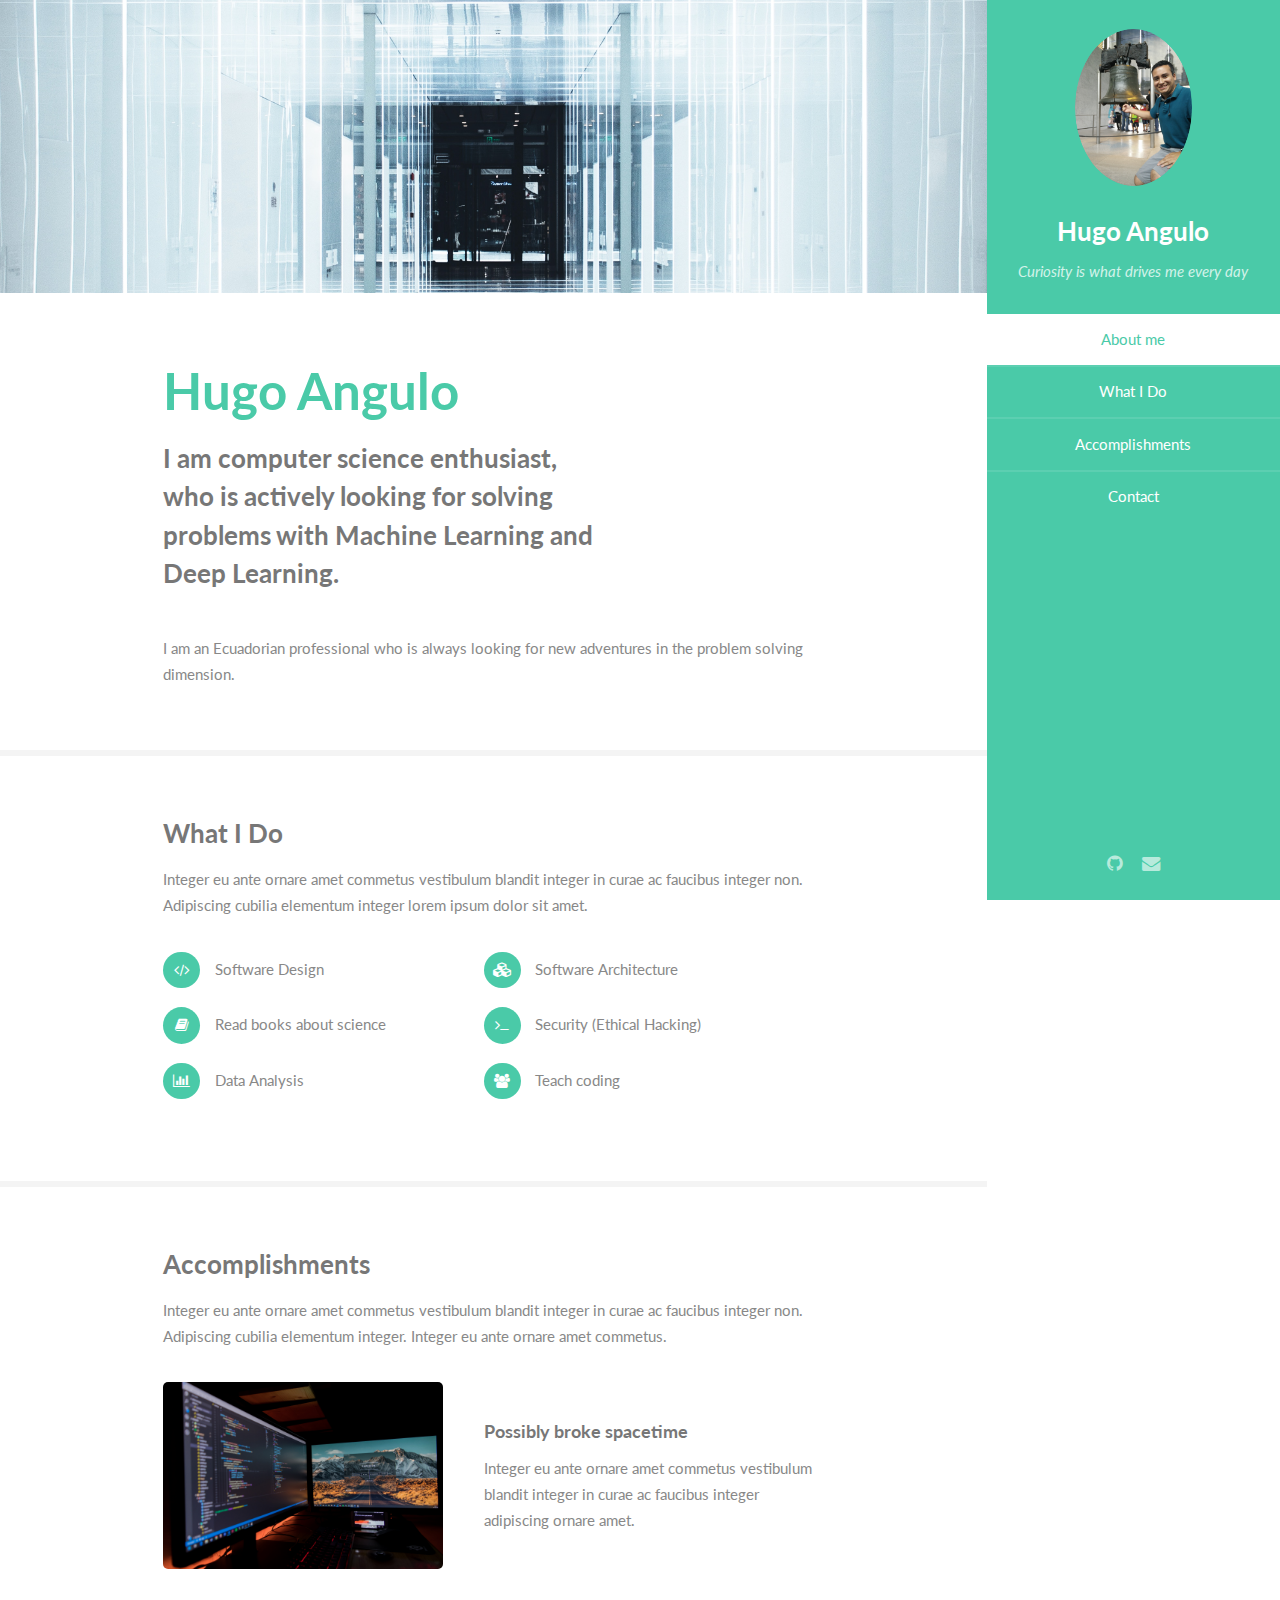
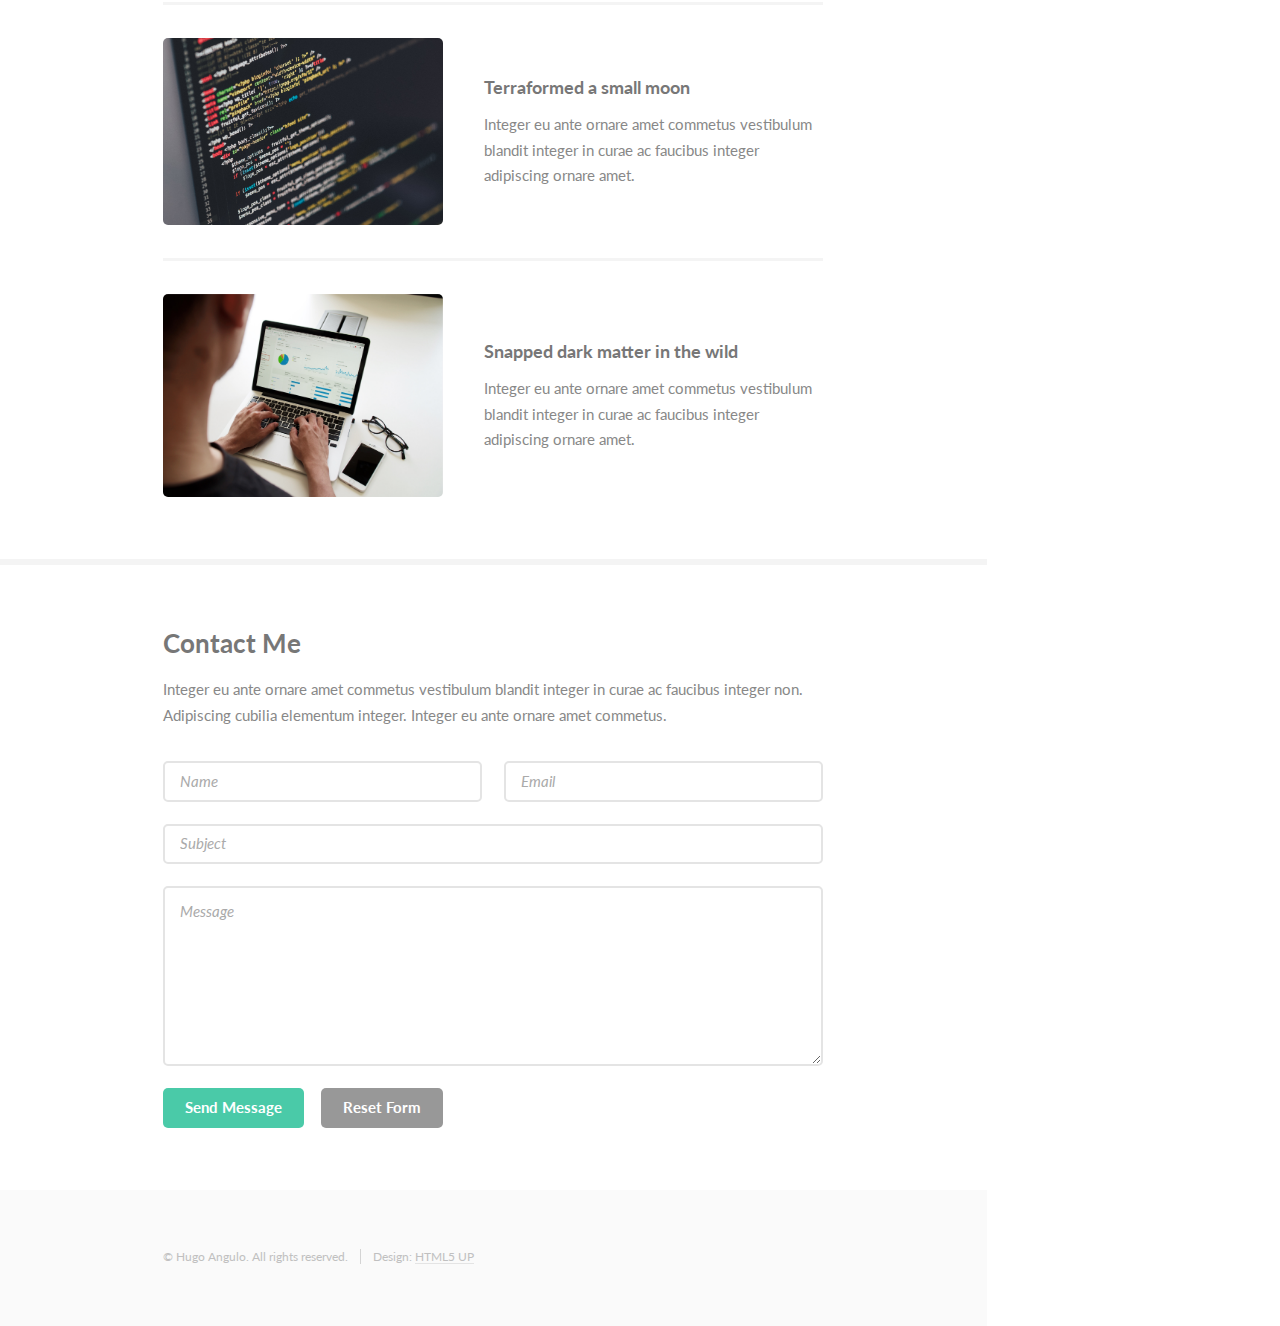
==== commit 558942bc: "Updates index.html" ====
--- a/index.html
+++ b/index.html
@@ -16,7 +16,7 @@
 		<!-- Header -->
 			<section id="header">
 				<header>
-					<span class="image avatar"><img src="images/yellowstone.jpg" alt="" /></span>
+					<span class="image avatar"><img src="images/philly.jpg" alt="" /></span>
 					<h1 id="logo"><a href="#">Hugo Angulo</a></h1>
 					<p>Curiosity is what drives me every day</p>
 				</header>
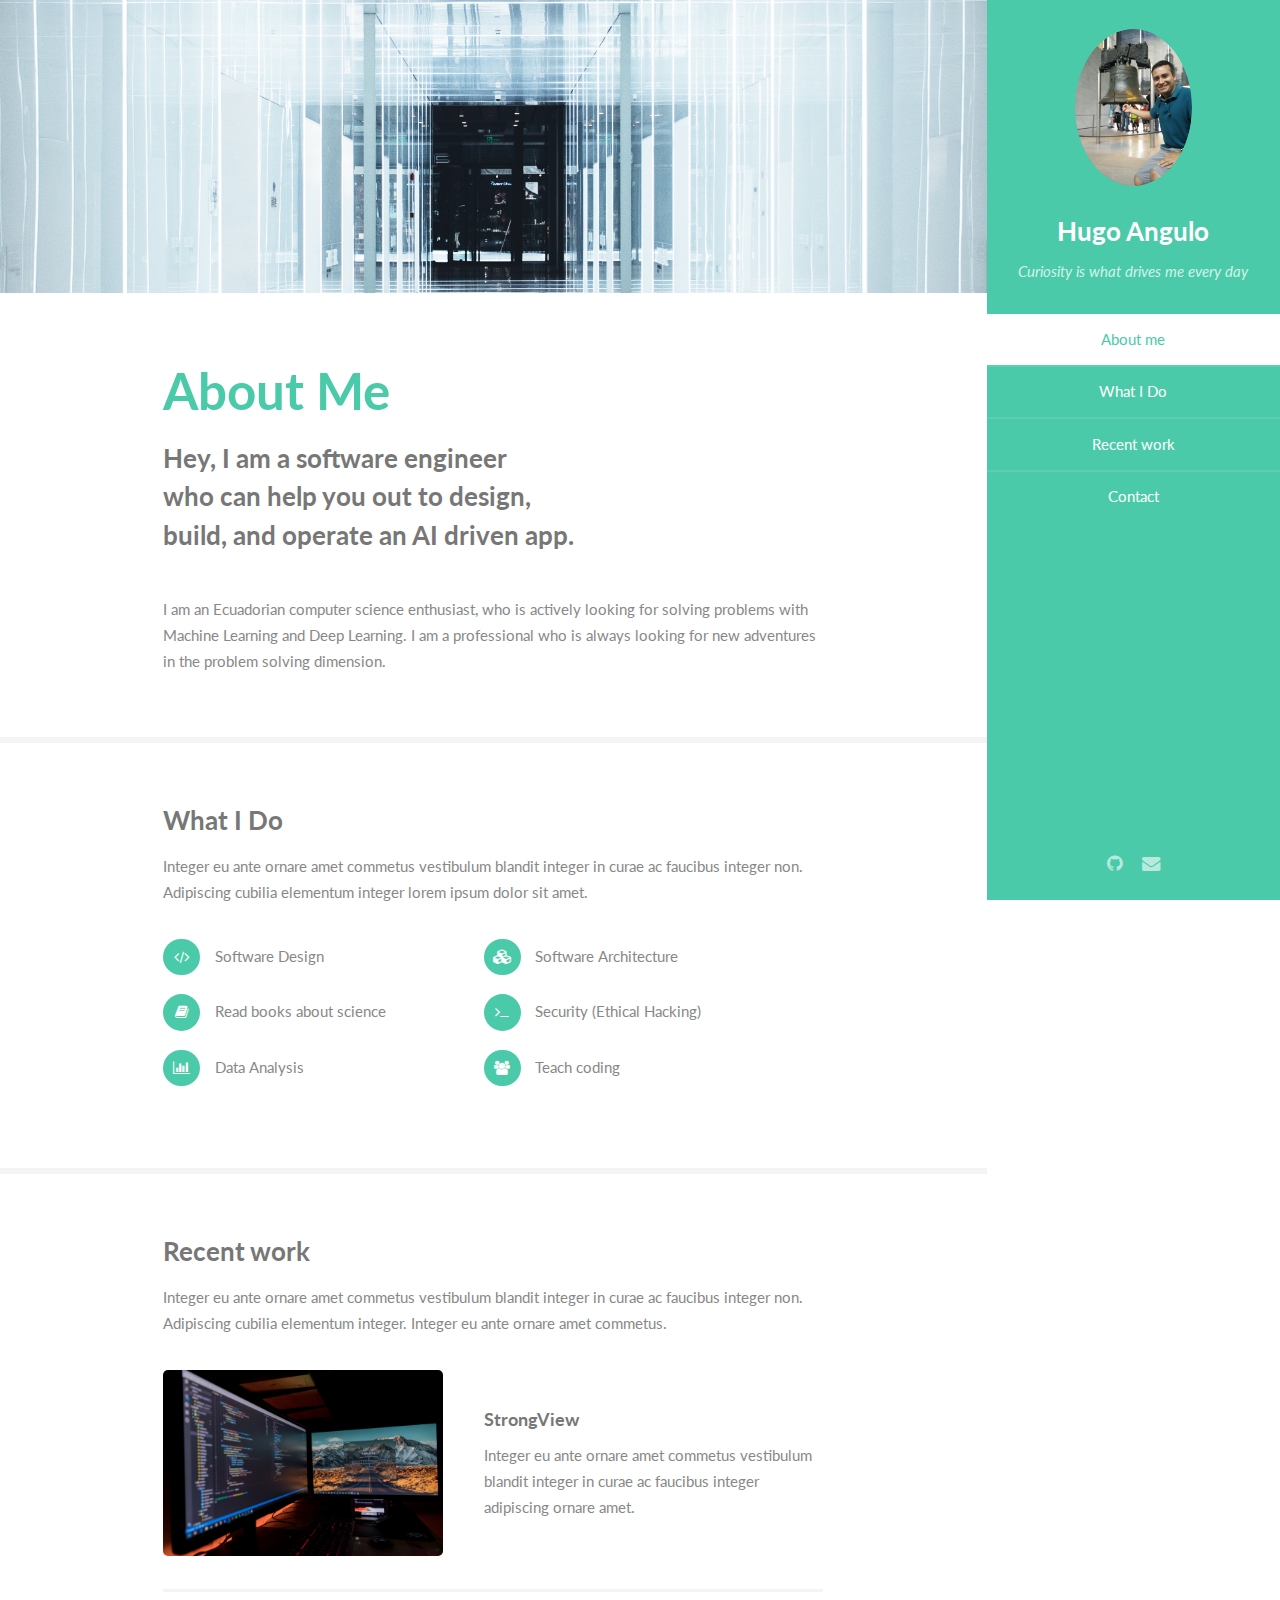
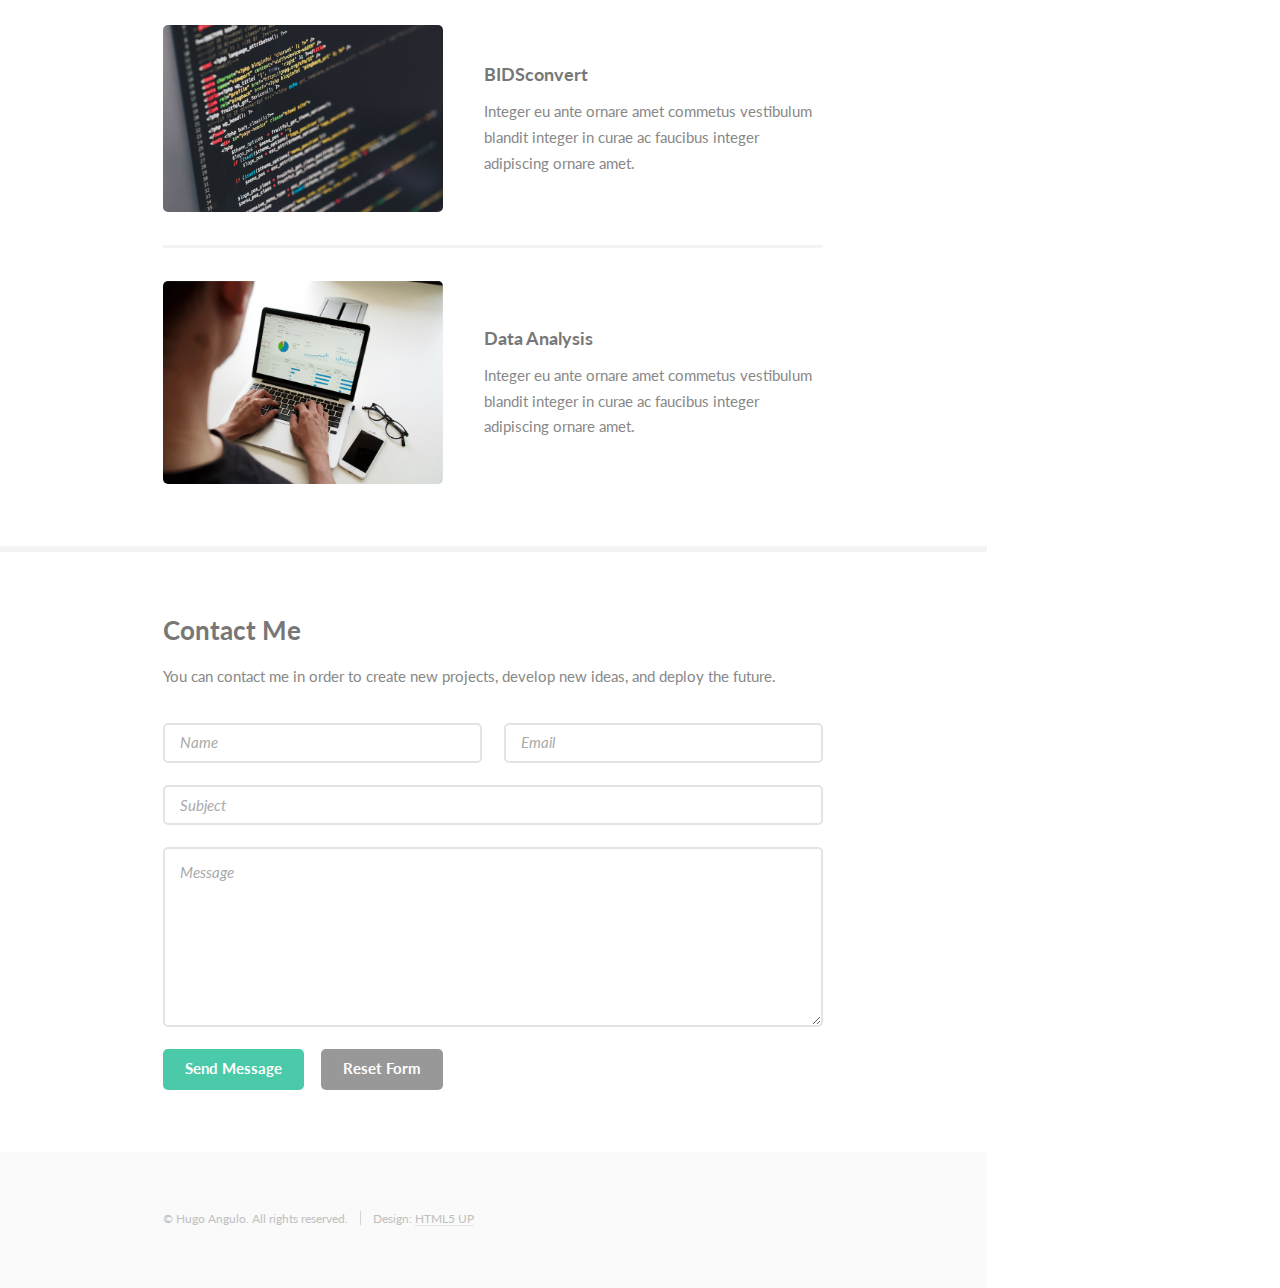
==== commit db89cb65: "Updated index about me" ====
--- a/index.html
+++ b/index.html
@@ -24,7 +24,7 @@
 					<ul>
 						<li><a href="#one" class="active">About me</a></li>
 						<li><a href="#two">What I Do</a></li>
-						<li><a href="#three">Accomplishments</a></li>
+						<li><a href="#three">Recent work</a></li>
 						<li><a href="#four">Contact</a></li>
 					</ul>
 				</nav>
@@ -49,13 +49,12 @@
 								</div>
 								<div class="container">
 									<header class="major">
-										<h2>Hugo Angulo</h2>
-										<p>I am computer science enthusiast,<br />
-										who is actively looking for solving<br />
-										problems with Machine Learning and<br />
-										Deep Learning.</p>
+										<h2>About Me</h2>
+										<p>Hey, I am a software engineer<br />
+										who can help you out to design,<br />
+										build, and operate an AI driven app.</p>
 									</header>
-									<p>I am an Ecuadorian professional who is always looking for new adventures in the problem solving dimension.</p>
+									<p>I am an Ecuadorian computer science enthusiast, who is actively looking for solving problems with Machine Learning and Deep Learning. I am a professional who is always looking for new adventures in the problem solving dimension.</p>
 								</div>
 							</section>
 
@@ -78,27 +77,27 @@
 						<!-- Three -->
 							<section id="three">
 								<div class="container">
-									<h3>Accomplishments</h3>
+									<h3>Recent work</h3>
 									<p>Integer eu ante ornare amet commetus vestibulum blandit integer in curae ac faucibus integer non. Adipiscing cubilia elementum integer. Integer eu ante ornare amet commetus.</p>
 									<div class="features">
 										<article>
 											<a href="#" class="image"><img src="images/twoscreens.jpg" alt="" /></a>
 											<div class="inner">
-												<h4>Possibly broke spacetime</h4>
+												<h4>StrongView</h4>
 												<p>Integer eu ante ornare amet commetus vestibulum blandit integer in curae ac faucibus integer adipiscing ornare amet.</p>
 											</div>
 										</article>
 										<article>
 											<a href="#" class="image"><img src="images/java.jpg" alt="" /></a>
 											<div class="inner">
-												<h4>Terraformed a small moon</h4>
+												<h4>BIDSconvert</h4>
 												<p>Integer eu ante ornare amet commetus vestibulum blandit integer in curae ac faucibus integer adipiscing ornare amet.</p>
 											</div>
 										</article>
 										<article>
 											<a href="#" class="image"><img src="images/data_analysis.jpg" alt="" /></a>
 											<div class="inner">
-												<h4>Snapped dark matter in the wild</h4>
+												<h4>Data Analysis</h4>
 												<p>Integer eu ante ornare amet commetus vestibulum blandit integer in curae ac faucibus integer adipiscing ornare amet.</p>
 											</div>
 										</article>
@@ -110,7 +109,7 @@
 							<section id="four">
 								<div class="container">
 									<h3>Contact Me</h3>
-									<p>Integer eu ante ornare amet commetus vestibulum blandit integer in curae ac faucibus integer non. Adipiscing cubilia elementum integer. Integer eu ante ornare amet commetus.</p>
+									<p>You can contact me in order to create new projects, develop new ideas, and deploy the future.</p>
 									<form method="post" action="#">
 										<div class="row gtr-uniform">
 											<div class="col-6 col-12-xsmall"><input type="text" name="name" id="name" placeholder="Name" /></div>
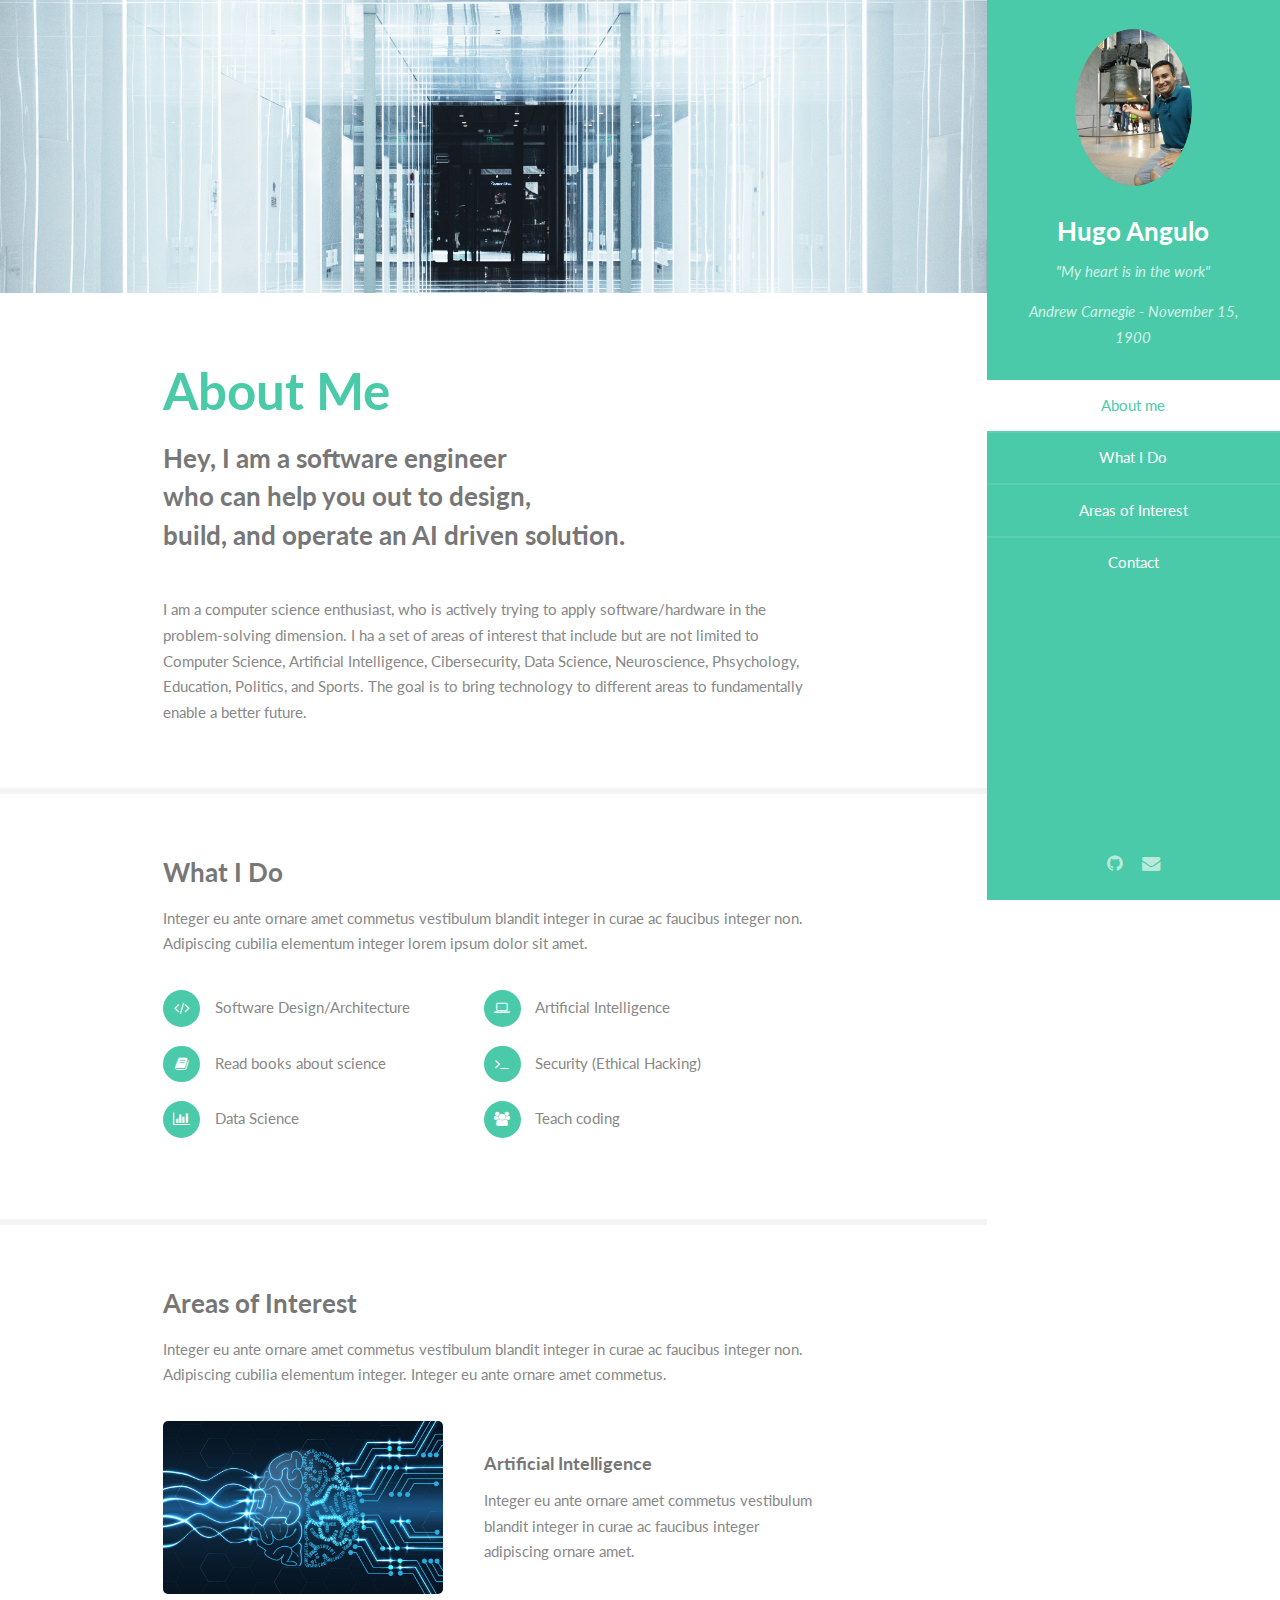
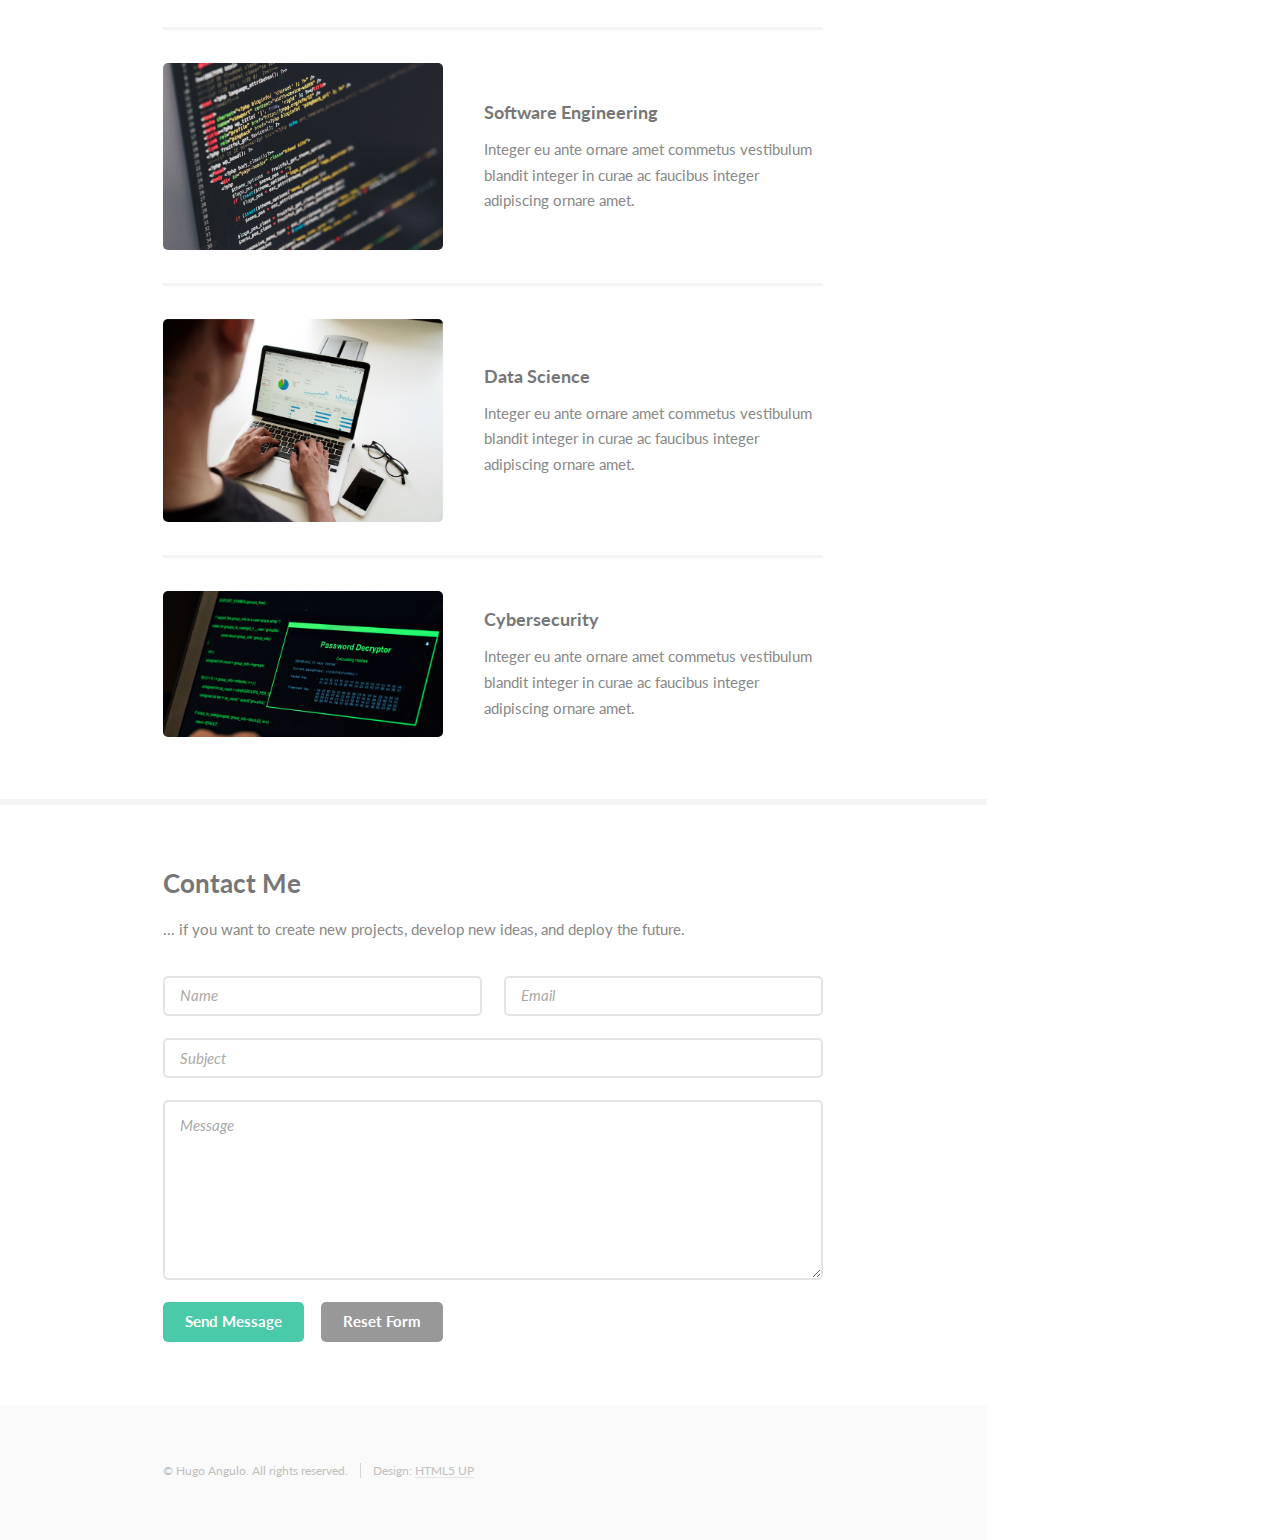
==== commit 9ebc1085: "Update index and added sample workshop" ====
--- a/index.html
+++ b/index.html
@@ -18,13 +18,14 @@
 				<header>
 					<span class="image avatar"><img src="images/philly.jpg" alt="" /></span>
 					<h1 id="logo"><a href="#">Hugo Angulo</a></h1>
-					<p>Curiosity is what drives me every day</p>
+					<p>"My heart is in the work"</p>
+					<p>Andrew Carnegie - November 15, 1900</p>
 				</header>
 				<nav id="nav">
 					<ul>
 						<li><a href="#one" class="active">About me</a></li>
 						<li><a href="#two">What I Do</a></li>
-						<li><a href="#three">Recent work</a></li>
+						<li><a href="#three">Areas of Interest</a></li>
 						<li><a href="#four">Contact</a></li>
 					</ul>
 				</nav>
@@ -52,9 +53,9 @@
 										<h2>About Me</h2>
 										<p>Hey, I am a software engineer<br />
 										who can help you out to design,<br />
-										build, and operate an AI driven app.</p>
+										build, and operate an AI driven solution.</p>
 									</header>
-									<p>I am an Ecuadorian computer science enthusiast, who is actively looking for solving problems with Machine Learning and Deep Learning. I am a professional who is always looking for new adventures in the problem solving dimension.</p>
+									<p>I am a computer science enthusiast, who is actively trying to apply software/hardware in the problem-solving dimension. I ha a set of areas of interest that include but are not limited to Computer Science, Artificial Intelligence, Cibersecurity, Data Science, Neuroscience, Phsychology, Education, Politics, and Sports. The goal is to bring technology to different areas to fundamentally enable a better future.</p>
 								</div>
 							</section>
 
@@ -64,11 +65,11 @@
 									<h3>What I Do</h3>
 									<p>Integer eu ante ornare amet commetus vestibulum blandit integer in curae ac faucibus integer non. Adipiscing cubilia elementum integer lorem ipsum dolor sit amet.</p>
 									<ul class="feature-icons">
-										<li class="fa-code">Software Design</li>
-										<li class="fa-cubes">Software Architecture</li>
+										<li class="fa-code">Software Design/Architecture</li>
+										<li class="fa-laptop">Artificial Intelligence</li>
 										<li class="fa-book">Read books about science</li>
 										<li class="fa-terminal">Security (Ethical Hacking)</li>
-										<li class="fa-bar-chart">Data Analysis</li>
+										<li class="fa-bar-chart">Data Science</li>
 										<li class="fa-users">Teach coding</li>
 									</ul>
 								</div>
@@ -77,27 +78,34 @@
 						<!-- Three -->
 							<section id="three">
 								<div class="container">
-									<h3>Recent work</h3>
+									<h3>Areas of Interest</h3>
 									<p>Integer eu ante ornare amet commetus vestibulum blandit integer in curae ac faucibus integer non. Adipiscing cubilia elementum integer. Integer eu ante ornare amet commetus.</p>
 									<div class="features">
 										<article>
-											<a href="#" class="image"><img src="images/twoscreens.jpg" alt="" /></a>
+											<a href="#" class="image"><img src="images/grid-AI.jpg" alt="" /></a>
 											<div class="inner">
-												<h4>StrongView</h4>
+												<h4>Artificial Intelligence</h4>
 												<p>Integer eu ante ornare amet commetus vestibulum blandit integer in curae ac faucibus integer adipiscing ornare amet.</p>
 											</div>
 										</article>
 										<article>
 											<a href="#" class="image"><img src="images/java.jpg" alt="" /></a>
 											<div class="inner">
-												<h4>BIDSconvert</h4>
+												<h4>Software Engineering</h4>
 												<p>Integer eu ante ornare amet commetus vestibulum blandit integer in curae ac faucibus integer adipiscing ornare amet.</p>
 											</div>
 										</article>
 										<article>
 											<a href="#" class="image"><img src="images/data_analysis.jpg" alt="" /></a>
 											<div class="inner">
-												<h4>Data Analysis</h4>
+												<h4>Data Science</h4>
+												<p>Integer eu ante ornare amet commetus vestibulum blandit integer in curae ac faucibus integer adipiscing ornare amet.</p>
+											</div>
+										</article>
+										<article>
+											<a href="#" class="image"><img src="images/learn-hacking.png" alt="" /></a>
+											<div class="inner">
+												<h4>Cybersecurity</h4>
 												<p>Integer eu ante ornare amet commetus vestibulum blandit integer in curae ac faucibus integer adipiscing ornare amet.</p>
 											</div>
 										</article>
@@ -109,7 +117,7 @@
 							<section id="four">
 								<div class="container">
 									<h3>Contact Me</h3>
-									<p>You can contact me in order to create new projects, develop new ideas, and deploy the future.</p>
+									<p>... if you want to create new projects, develop new ideas, and deploy the future.</p>
 									<form method="post" action="#">
 										<div class="row gtr-uniform">
 											<div class="col-6 col-12-xsmall"><input type="text" name="name" id="name" placeholder="Name" /></div>
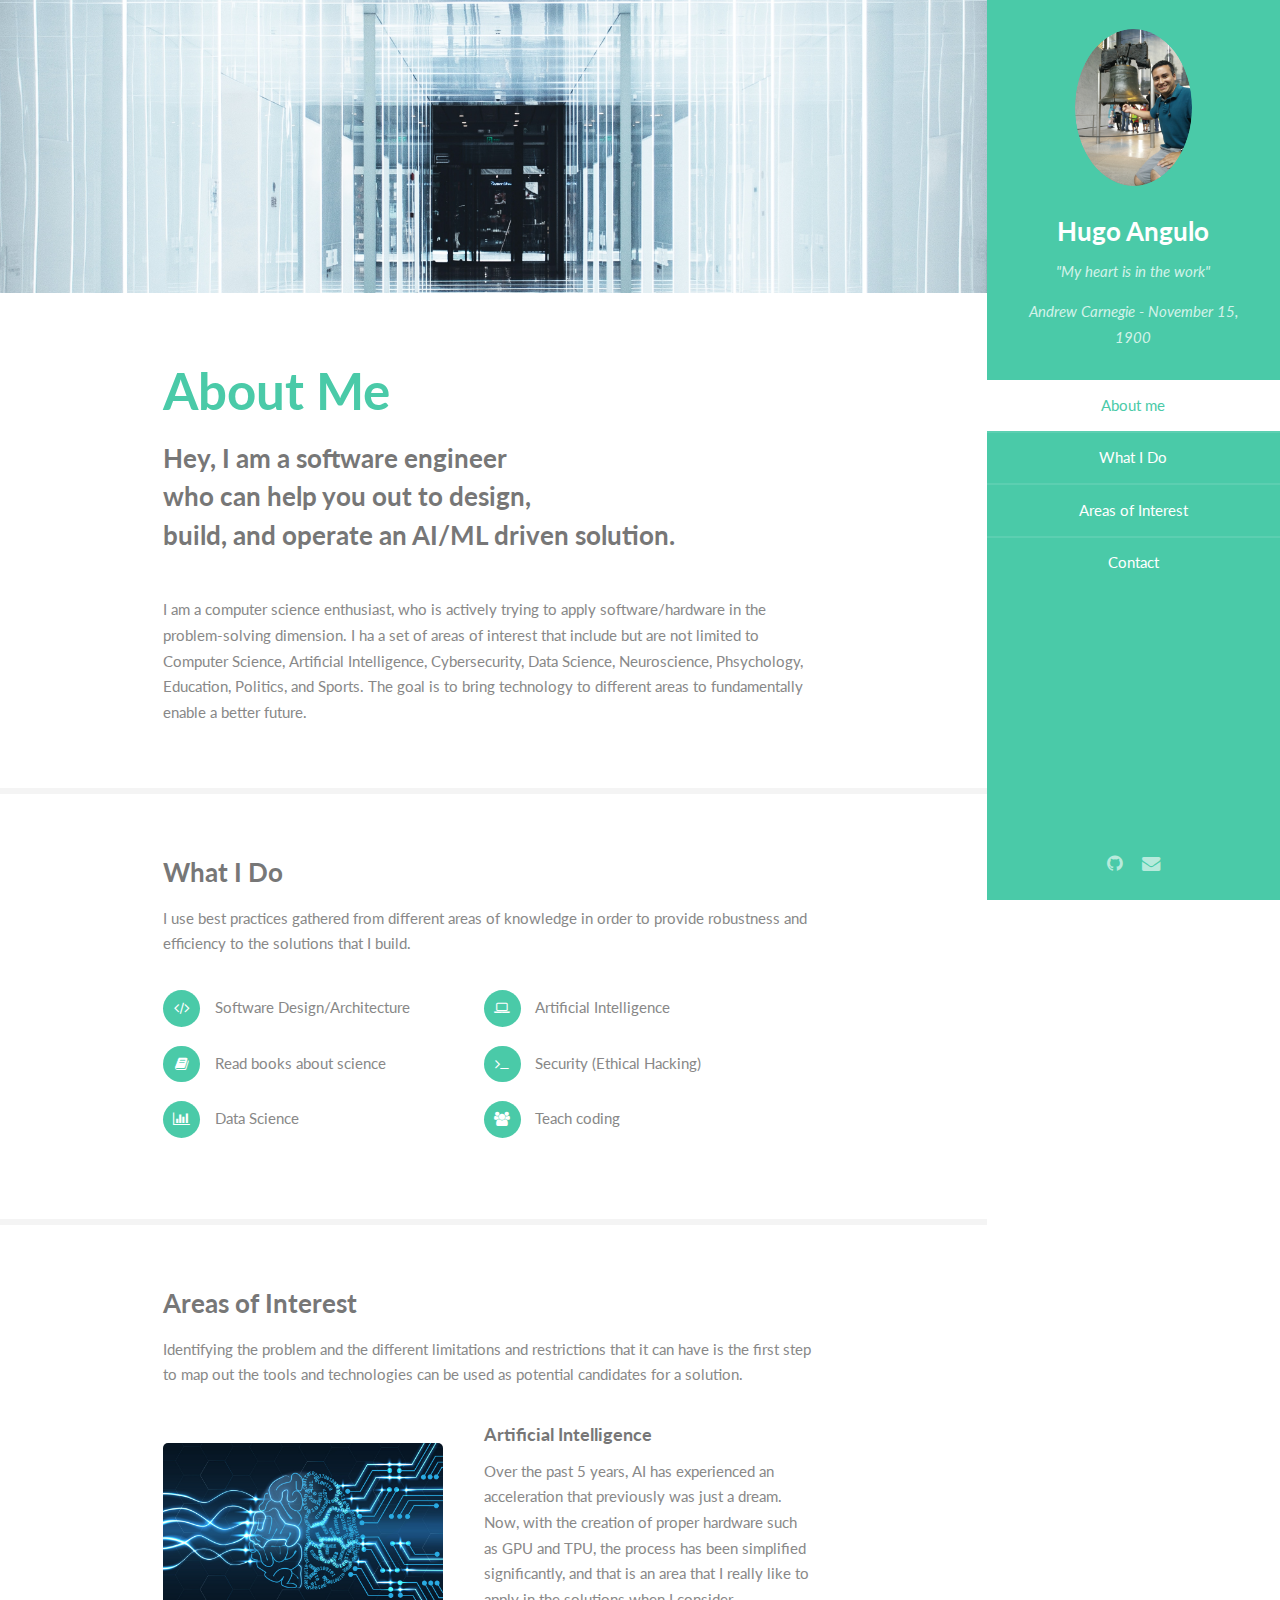
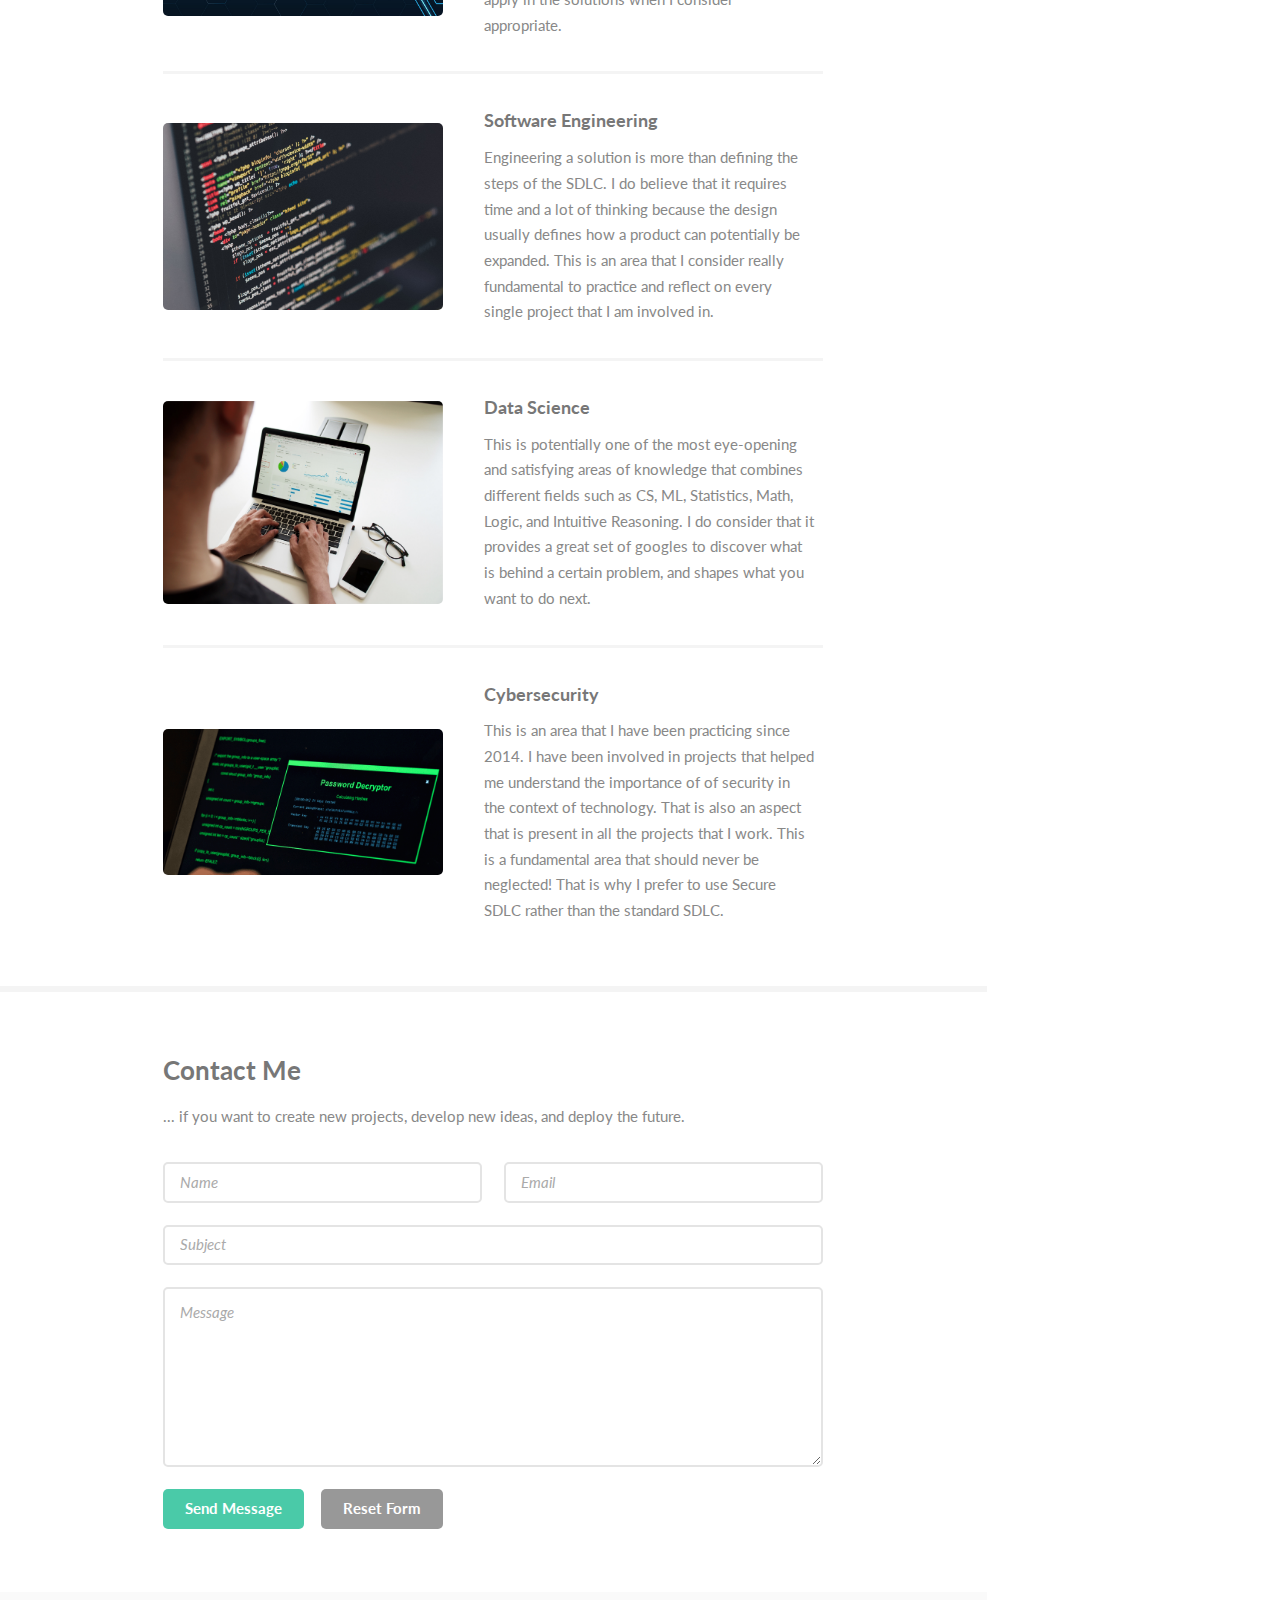
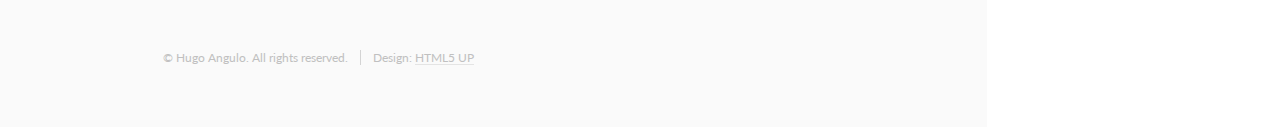
==== commit 60ae03cb: "Updated index.html" ====
--- a/index.html
+++ b/index.html
@@ -32,7 +32,7 @@
 				<footer>
 					<ul class="icons">
 						<li><a href="https://github.com/haanguloo" class="icon fa-github"><span class="label">Github</span></a></li>
-						<li><a href="mailto:hugoanda@andrew.cmu.edu" class="icon fa-envelope"><span class="label">Email</span></a></li>
+						<li><a href="mailto:haanguloo@gmail.com" class="icon fa-envelope"><span class="label">Email</span></a></li>
 					</ul>
 				</footer>
 			</section>
@@ -53,9 +53,9 @@
 										<h2>About Me</h2>
 										<p>Hey, I am a software engineer<br />
 										who can help you out to design,<br />
-										build, and operate an AI driven solution.</p>
+										build, and operate an AI/ML driven solution.</p>
 									</header>
-									<p>I am a computer science enthusiast, who is actively trying to apply software/hardware in the problem-solving dimension. I ha a set of areas of interest that include but are not limited to Computer Science, Artificial Intelligence, Cibersecurity, Data Science, Neuroscience, Phsychology, Education, Politics, and Sports. The goal is to bring technology to different areas to fundamentally enable a better future.</p>
+									<p>I am a computer science enthusiast, who is actively trying to apply software/hardware in the problem-solving dimension. I ha a set of areas of interest that include but are not limited to Computer Science, Artificial Intelligence, Cybersecurity, Data Science, Neuroscience, Phsychology, Education, Politics, and Sports. The goal is to bring technology to different areas to fundamentally enable a better future.</p>
 								</div>
 							</section>
 
@@ -63,7 +63,7 @@
 							<section id="two">
 								<div class="container">
 									<h3>What I Do</h3>
-									<p>Integer eu ante ornare amet commetus vestibulum blandit integer in curae ac faucibus integer non. Adipiscing cubilia elementum integer lorem ipsum dolor sit amet.</p>
+									<p>I use best practices gathered from different areas of knowledge in order to provide robustness and efficiency to the solutions that I build.</p>
 									<ul class="feature-icons">
 										<li class="fa-code">Software Design/Architecture</li>
 										<li class="fa-laptop">Artificial Intelligence</li>
@@ -79,34 +79,34 @@
 							<section id="three">
 								<div class="container">
 									<h3>Areas of Interest</h3>
-									<p>Integer eu ante ornare amet commetus vestibulum blandit integer in curae ac faucibus integer non. Adipiscing cubilia elementum integer. Integer eu ante ornare amet commetus.</p>
+									<p>Identifying the problem and the different limitations and restrictions that it can have is the first step to map out the tools and technologies can be used as potential candidates for a solution.</p>
 									<div class="features">
 										<article>
 											<a href="#" class="image"><img src="images/grid-AI.jpg" alt="" /></a>
 											<div class="inner">
 												<h4>Artificial Intelligence</h4>
-												<p>Integer eu ante ornare amet commetus vestibulum blandit integer in curae ac faucibus integer adipiscing ornare amet.</p>
+												<p>Over the past 5 years, AI has experienced an acceleration that previously was just a dream. Now, with the creation of proper hardware such as GPU and TPU, the process has been simplified significantly, and that is an area that I really like to apply in the solutions when I consider appropriate.</p>
 											</div>
 										</article>
 										<article>
 											<a href="#" class="image"><img src="images/java.jpg" alt="" /></a>
 											<div class="inner">
 												<h4>Software Engineering</h4>
-												<p>Integer eu ante ornare amet commetus vestibulum blandit integer in curae ac faucibus integer adipiscing ornare amet.</p>
+												<p>Engineering a solution is more than defining the steps of the SDLC. I do believe that it requires time and a lot of thinking because the design usually defines how a product can potentially be expanded. This is an area that I consider really fundamental to practice and reflect on every single project that I am involved in.</p>
 											</div>
 										</article>
 										<article>
 											<a href="#" class="image"><img src="images/data_analysis.jpg" alt="" /></a>
 											<div class="inner">
 												<h4>Data Science</h4>
-												<p>Integer eu ante ornare amet commetus vestibulum blandit integer in curae ac faucibus integer adipiscing ornare amet.</p>
+												<p>This is potentially one of the most eye-opening and satisfying areas of knowledge that combines different fields such as CS, ML, Statistics, Math, Logic, and Intuitive Reasoning. I do consider that it provides a great set of googles to discover what is behind a certain problem, and shapes what you want to do next.</p>
 											</div>
 										</article>
 										<article>
 											<a href="#" class="image"><img src="images/learn-hacking.png" alt="" /></a>
 											<div class="inner">
 												<h4>Cybersecurity</h4>
-												<p>Integer eu ante ornare amet commetus vestibulum blandit integer in curae ac faucibus integer adipiscing ornare amet.</p>
+												<p>This is an area that I have been practicing since 2014. I have been involved in projects that helped me understand the importance of of security in the context of technology. That is also an aspect that is present in all the projects that I work. This is a fundamental area that should never be neglected! That is why I prefer to use Secure SDLC rather than the standard SDLC.</p>
 											</div>
 										</article>
 									</div>
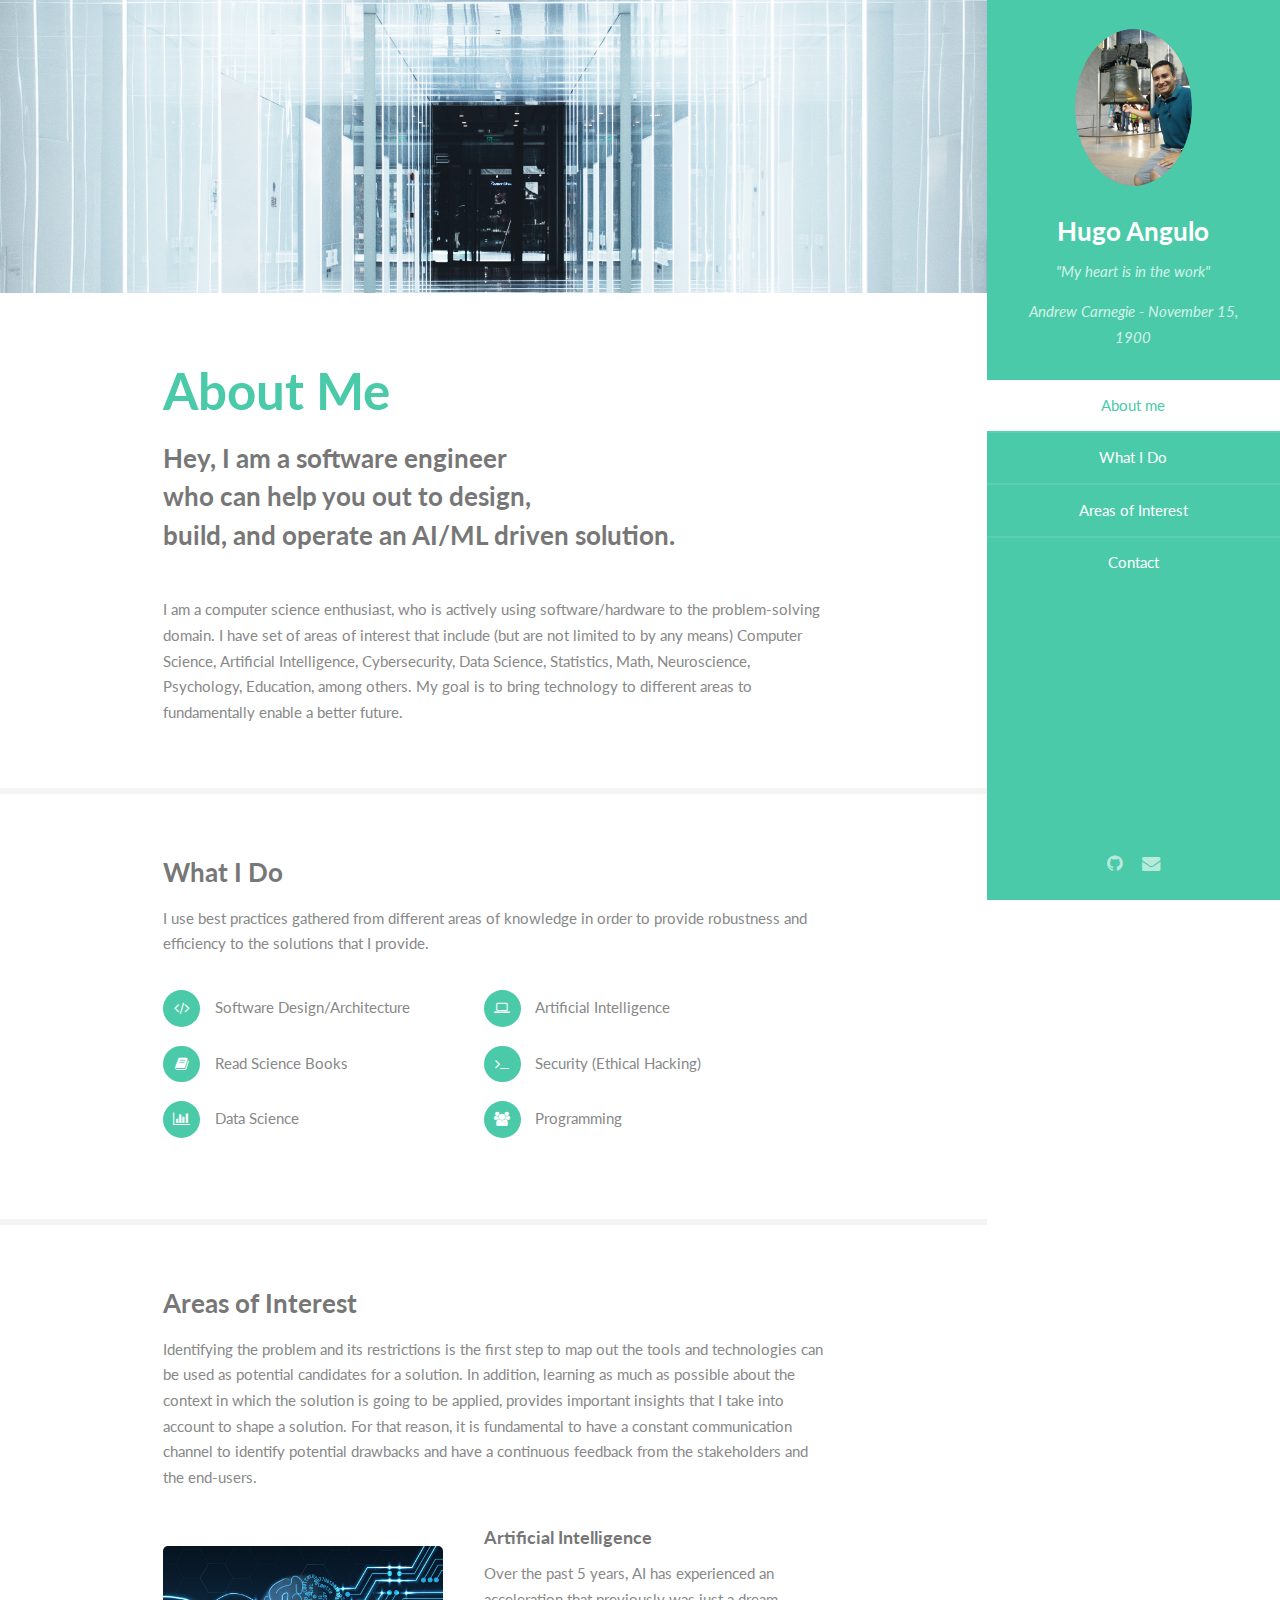
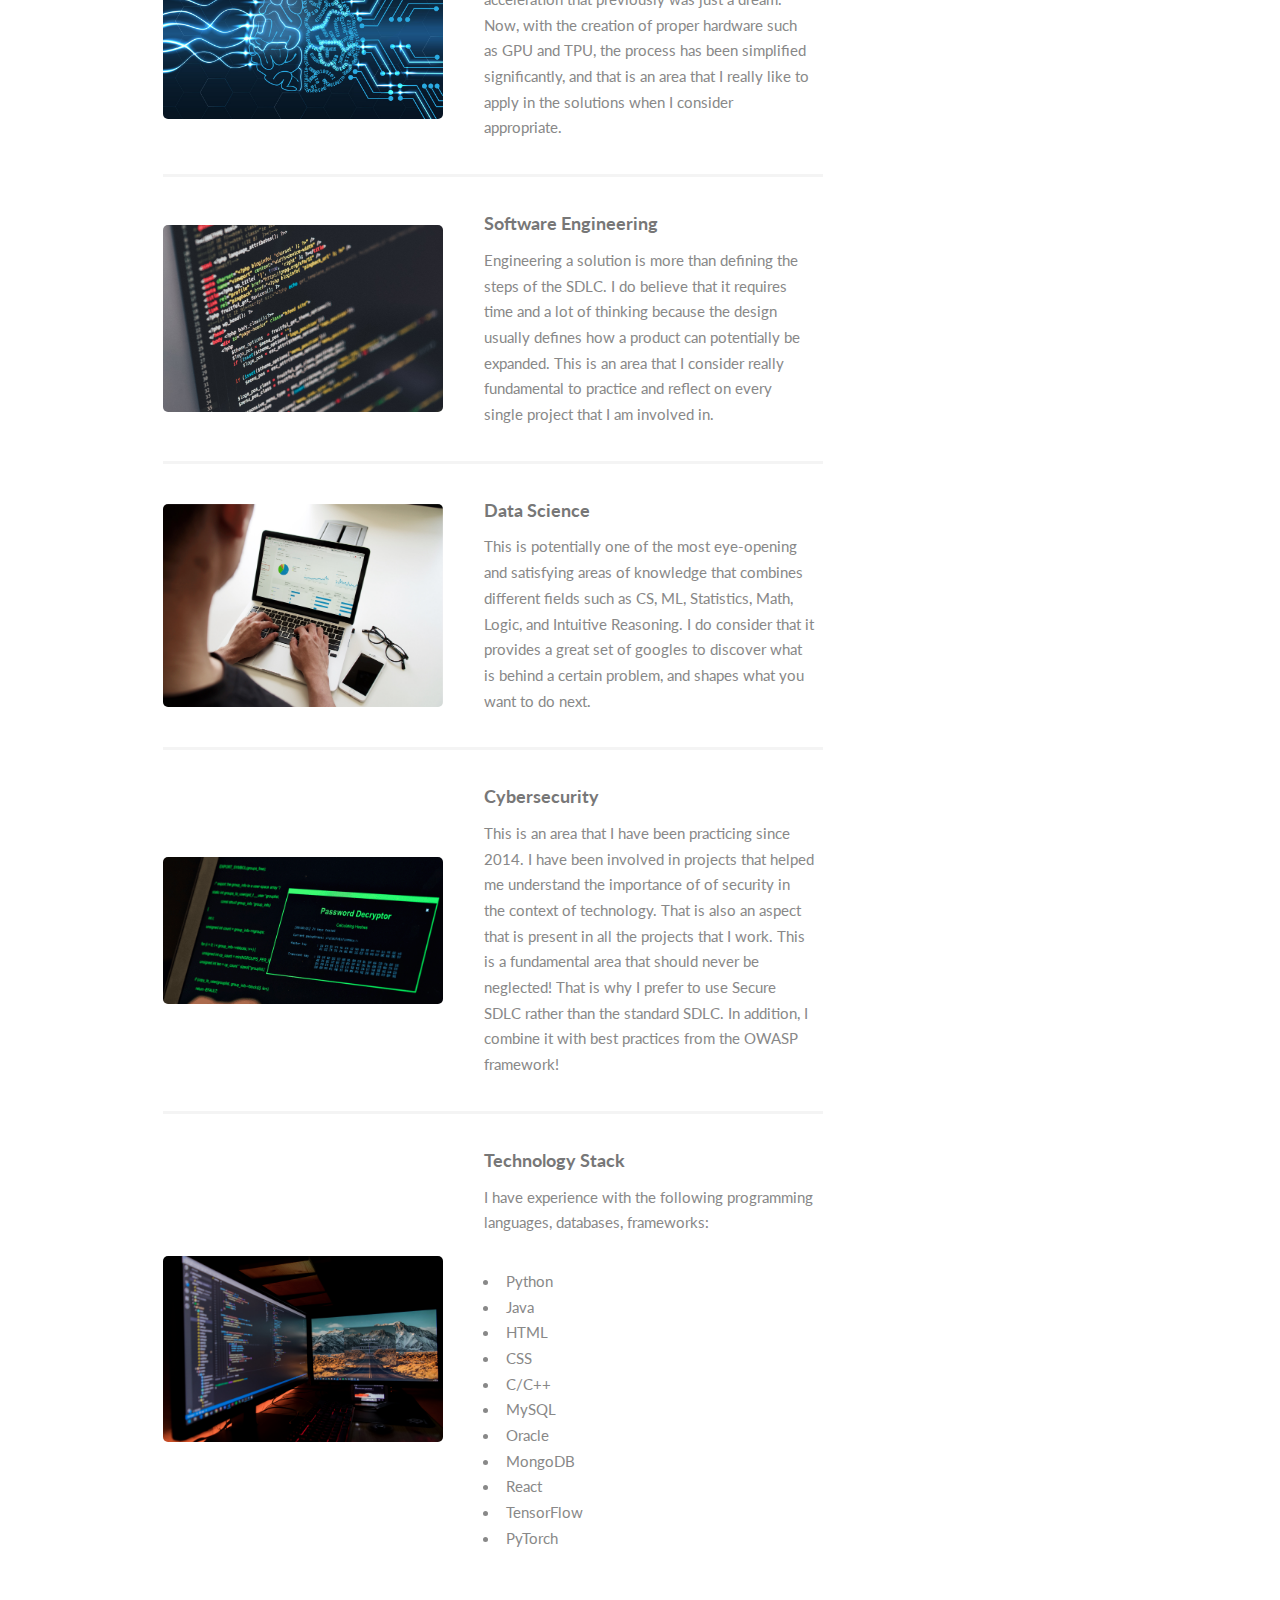
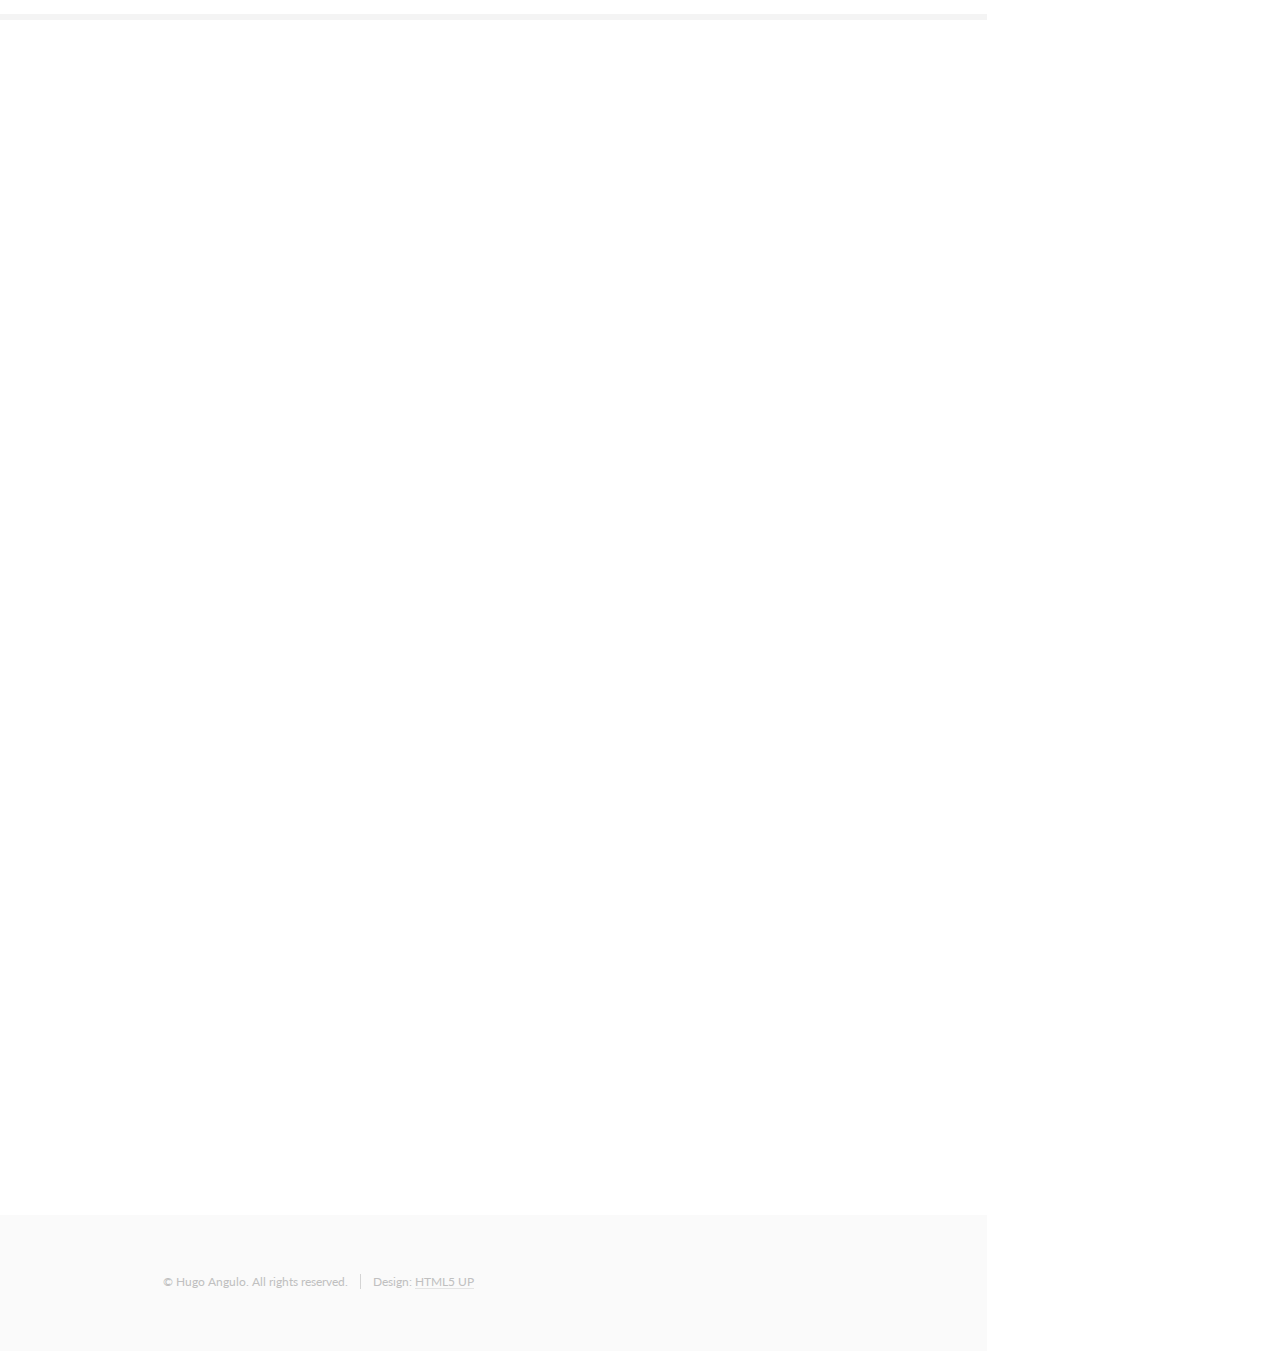
==== commit 87cf192a: "Updated index.html and css" ====
--- a/index.html
+++ b/index.html
@@ -55,7 +55,7 @@
 										who can help you out to design,<br />
 										build, and operate an AI/ML driven solution.</p>
 									</header>
-									<p>I am a computer science enthusiast, who is actively trying to apply software/hardware in the problem-solving dimension. I ha a set of areas of interest that include but are not limited to Computer Science, Artificial Intelligence, Cybersecurity, Data Science, Neuroscience, Phsychology, Education, Politics, and Sports. The goal is to bring technology to different areas to fundamentally enable a better future.</p>
+									<p>I am a computer science enthusiast, who is actively using software/hardware to the problem-solving domain. I have set of areas of interest that include (but are not limited to by any means) Computer Science, Artificial Intelligence, Cybersecurity, Data Science, Statistics, Math, Neuroscience, Psychology, Education, among others. My goal is to bring technology to different areas to fundamentally enable a better future.</p>
 								</div>
 							</section>
 
@@ -63,14 +63,14 @@
 							<section id="two">
 								<div class="container">
 									<h3>What I Do</h3>
-									<p>I use best practices gathered from different areas of knowledge in order to provide robustness and efficiency to the solutions that I build.</p>
+									<p>I use best practices gathered from different areas of knowledge in order to provide robustness and efficiency to the solutions that I provide.</p>
 									<ul class="feature-icons">
 										<li class="fa-code">Software Design/Architecture</li>
 										<li class="fa-laptop">Artificial Intelligence</li>
-										<li class="fa-book">Read books about science</li>
+										<li class="fa-book">Read Science Books</li>
 										<li class="fa-terminal">Security (Ethical Hacking)</li>
 										<li class="fa-bar-chart">Data Science</li>
-										<li class="fa-users">Teach coding</li>
+										<li class="fa-users">Programming</li>
 									</ul>
 								</div>
 							</section>
@@ -79,7 +79,7 @@
 							<section id="three">
 								<div class="container">
 									<h3>Areas of Interest</h3>
-									<p>Identifying the problem and the different limitations and restrictions that it can have is the first step to map out the tools and technologies can be used as potential candidates for a solution.</p>
+									<p>Identifying the problem and its restrictions is the first step to map out the tools and technologies can be used as potential candidates for a solution. In addition, learning as much as possible about the context in which the solution is going to be applied, provides important insights that I take into account to shape a solution. For that reason, it is fundamental to have a constant communication channel to identify potential drawbacks and have a continuous feedback from the stakeholders and the end-users.</p>
 									<div class="features">
 										<article>
 											<a href="#" class="image"><img src="images/grid-AI.jpg" alt="" /></a>
@@ -106,368 +106,39 @@
 											<a href="#" class="image"><img src="images/learn-hacking.png" alt="" /></a>
 											<div class="inner">
 												<h4>Cybersecurity</h4>
-												<p>This is an area that I have been practicing since 2014. I have been involved in projects that helped me understand the importance of of security in the context of technology. That is also an aspect that is present in all the projects that I work. This is a fundamental area that should never be neglected! That is why I prefer to use Secure SDLC rather than the standard SDLC.</p>
+												<p>This is an area that I have been practicing since 2014. I have been involved in projects that helped me understand the importance of of security in the context of technology. That is also an aspect that is present in all the projects that I work. This is a fundamental area that should never be neglected! That is why I prefer to use Secure SDLC rather than the standard SDLC. In addition, I combine it with best practices from the OWASP framework!</p>
+											</div>
+										</article>
+										<article>
+											<a href="#" class="image"><img src="images/twoscreens.jpg" alt="" /></a>
+											<div class="inner">
+												<h4>Technology Stack</h4>
+												<p>I have experience with the following programming languages, databases, frameworks:</p>
+												<ul>
+													<li>Python</li>
+													<li>Java</li>
+													<li>HTML</li>
+													<li>CSS</li>
+													<li>C/C++</li>
+													<li>MySQL</li>
+													<li>Oracle</li>
+													<li>MongoDB</li>
+													<li>React</li>
+													<li>TensorFlow</li>
+													<li>PyTorch</li>
+												</ul>
 											</div>
 										</article>
 									</div>
 								</div>
 							</section>
-
 						<!-- Four -->
 							<section id="four">
 								<div class="container">
-									<h3>Contact Me</h3>
-									<p>... if you want to create new projects, develop new ideas, and deploy the future.</p>
-									<form method="post" action="#">
-										<div class="row gtr-uniform">
-											<div class="col-6 col-12-xsmall"><input type="text" name="name" id="name" placeholder="Name" /></div>
-											<div class="col-6 col-12-xsmall"><input type="email" name="email" id="email" placeholder="Email" /></div>
-											<div class="col-12"><input type="text" name="subject" id="subject" placeholder="Subject" /></div>
-											<div class="col-12"><textarea name="message" id="message" placeholder="Message" rows="6"></textarea></div>
-											<div class="col-12">
-												<ul class="actions">
-													<li><input type="submit" class="primary" value="Send Message" /></li>
-													<li><input type="reset" value="Reset Form" /></li>
-												</ul>
-											</div>
-										</div>
-									</form>
+									<iframe src="https://docs.google.com/forms/d/e/1FAIpQLSdrminWQodpOAvXTCww_MPRuAAao3Cfp446kDhdfQpKiP484Q/viewform?embedded=true" width="800" height="1100" frameborder="0" marginheight="0" marginwidth="0">Loading…</iframe>
 								</div>
 							</section>
-
-						<!-- Five -->
-						<!--
-							<section id="five">
-								<div class="container">
-									<h3>Elements</h3>
-
-									<section>
-										<h4>Text</h4>
-										<p>This is <b>bold</b> and this is <strong>strong</strong>. This is <i>italic</i> and this is <em>emphasized</em>.
-										This is <sup>superscript</sup> text and this is <sub>subscript</sub> text.
-										This is <u>underlined</u> and this is code: <code>for (;;) { ... }</code>. Finally, <a href="#">this is a link</a>.</p>
-										<hr />
-										<header>
-											<h4>Heading with a Subtitle</h4>
-											<p>Lorem ipsum dolor sit amet nullam id egestas urna aliquam</p>
-										</header>
-										<p>Nunc lacinia ante nunc ac lobortis. Interdum adipiscing gravida odio porttitor sem non mi integer non faucibus ornare mi ut ante amet placerat aliquet. Volutpat eu sed ante lacinia sapien lorem accumsan varius montes viverra nibh in adipiscing blandit tempus accumsan.</p>
-										<header>
-											<h5>Heading with a Subtitle</h5>
-											<p>Lorem ipsum dolor sit amet nullam id egestas urna aliquam</p>
-										</header>
-										<p>Nunc lacinia ante nunc ac lobortis. Interdum adipiscing gravida odio porttitor sem non mi integer non faucibus ornare mi ut ante amet placerat aliquet. Volutpat eu sed ante lacinia sapien lorem accumsan varius montes viverra nibh in adipiscing blandit tempus accumsan.</p>
-										<hr />
-										<h2>Heading Level 2</h2>
-										<h3>Heading Level 3</h3>
-										<h4>Heading Level 4</h4>
-										<h5>Heading Level 5</h5>
-										<h6>Heading Level 6</h6>
-										<hr />
-										<h5>Blockquote</h5>
-										<blockquote>Fringilla nisl. Donec accumsan interdum nisi, quis tincidunt felis sagittis eget tempus euismod. Vestibulum ante ipsum primis in faucibus vestibulum. Blandit adipiscing eu felis iaculis volutpat ac adipiscing accumsan faucibus. Vestibulum ante ipsum primis in faucibus lorem ipsum dolor sit amet nullam adipiscing eu felis.</blockquote>
-										<h5>Preformatted</h5>
-										<pre><code>i = 0;
-
-while (!deck.isInOrder()) {
-    print 'Iteration ' + i;
-    deck.shuffle();
-    i++;
-}
-
-print 'It took ' + i + ' iterations to sort the deck.';</code></pre>
-									</section>
-
-									<section>
-										<h4>Lists</h4>
-										<div class="row">
-											<div class="col-6 col-12-xsmall">
-												<h5>Unordered</h5>
-												<ul>
-													<li>Dolor pulvinar etiam magna etiam.</li>
-													<li>Sagittis adipiscing lorem eleifend.</li>
-													<li>Felis enim feugiat dolore viverra.</li>
-												</ul>
-												<h5>Alternate</h5>
-												<ul class="alt">
-													<li>Dolor pulvinar etiam magna etiam.</li>
-													<li>Sagittis adipiscing lorem eleifend.</li>
-													<li>Felis enim feugiat dolore viverra.</li>
-												</ul>
-											</div>
-											<div class="col-6 col-12-xsmall">
-												<h5>Ordered</h5>
-												<ol>
-													<li>Dolor pulvinar etiam magna etiam.</li>
-													<li>Etiam vel felis at lorem sed viverra.</li>
-													<li>Felis enim feugiat dolore viverra.</li>
-													<li>Dolor pulvinar etiam magna etiam.</li>
-													<li>Etiam vel felis at lorem sed viverra.</li>
-													<li>Felis enim feugiat dolore viverra.</li>
-												</ol>
-												<h5>Icons</h5>
-												<ul class="icons">
-													<li><a href="#" class="icon fa-twitter"><span class="label">Twitter</span></a></li>
-													<li><a href="#" class="icon fa-facebook"><span class="label">Facebook</span></a></li>
-													<li><a href="#" class="icon fa-instagram"><span class="label">Instagram</span></a></li>
-													<li><a href="#" class="icon fa-github"><span class="label">Github</span></a></li>
-													<li><a href="#" class="icon fa-dribbble"><span class="label">Dribbble</span></a></li>
-													<li><a href="#" class="icon fa-tumblr"><span class="label">Tumblr</span></a></li>
-												</ul>
-											</div>
-										</div>
-										<h5>Actions</h5>
-										<ul class="actions">
-											<li><a href="#" class="button primary">Default</a></li>
-											<li><a href="#" class="button">Default</a></li>
-											<li><a href="#" class="button alt">Default</a></li>
-										</ul>
-										<ul class="actions small">
-											<li><a href="#" class="button primary small">Small</a></li>
-											<li><a href="#" class="button small">Small</a></li>
-											<li><a href="#" class="button alt small">Small</a></li>
-										</ul>
-										<div class="row">
-											<div class="col-3 col-6-medium col-12-xsmall">
-												<ul class="actions stacked">
-													<li><a href="#" class="button primary">Default</a></li>
-													<li><a href="#" class="button">Default</a></li>
-													<li><a href="#" class="button alt">Default</a></li>
-												</ul>
-											</div>
-											<div class="col-3 col-6 col-12-xsmall">
-												<ul class="actions stacked">
-													<li><a href="#" class="button primary small">Small</a></li>
-													<li><a href="#" class="button small">Small</a></li>
-													<li><a href="#" class="button alt small">Small</a></li>
-												</ul>
-											</div>
-											<div class="col-3 col-6-medium col-12-xsmall">
-												<ul class="actions stacked">
-													<li><a href="#" class="button primary fit">Default</a></li>
-													<li><a href="#" class="button fit">Default</a></li>
-													<li><a href="#" class="button alt fit">Default</a></li>
-												</ul>
-											</div>
-											<div class="col-3 col-6-medium col-12-xsmall">
-												<ul class="actions stacked">
-													<li><a href="#" class="button primary small fit">Small</a></li>
-													<li><a href="#" class="button small fit">Small</a></li>
-													<li><a href="#" class="button alt small fit">Small</a></li>
-												</ul>
-											</div>
-										</div>
-									</section>
-
-									<section>
-										<h4>Table</h4>
-										<h5>Default</h5>
-										<div class="table-wrapper">
-											<table>
-												<thead>
-													<tr>
-														<th>Name</th>
-														<th>Description</th>
-														<th>Price</th>
-													</tr>
-												</thead>
-												<tbody>
-													<tr>
-														<td>Item One</td>
-														<td>Ante turpis integer aliquet porttitor.</td>
-														<td>29.99</td>
-													</tr>
-													<tr>
-														<td>Item Two</td>
-														<td>Vis ac commodo adipiscing arcu aliquet.</td>
-														<td>19.99</td>
-													</tr>
-													<tr>
-														<td>Item Three</td>
-														<td> Morbi faucibus arcu accumsan lorem.</td>
-														<td>29.99</td>
-													</tr>
-													<tr>
-														<td>Item Four</td>
-														<td>Vitae integer tempus condimentum.</td>
-														<td>19.99</td>
-													</tr>
-													<tr>
-														<td>Item Five</td>
-														<td>Ante turpis integer aliquet porttitor.</td>
-														<td>29.99</td>
-													</tr>
-												</tbody>
-												<tfoot>
-													<tr>
-														<td colspan="2"></td>
-														<td>100.00</td>
-													</tr>
-												</tfoot>
-											</table>
-										</div>
-
-										<h5>Alternate</h5>
-										<div class="table-wrapper">
-											<table class="alt">
-												<thead>
-													<tr>
-														<th>Name</th>
-														<th>Description</th>
-														<th>Price</th>
-													</tr>
-												</thead>
-												<tbody>
-													<tr>
-														<td>Item One</td>
-														<td>Ante turpis integer aliquet porttitor.</td>
-														<td>29.99</td>
-													</tr>
-													<tr>
-														<td>Item Two</td>
-														<td>Vis ac commodo adipiscing arcu aliquet.</td>
-														<td>19.99</td>
-													</tr>
-													<tr>
-														<td>Item Three</td>
-														<td> Morbi faucibus arcu accumsan lorem.</td>
-														<td>29.99</td>
-													</tr>
-													<tr>
-														<td>Item Four</td>
-														<td>Vitae integer tempus condimentum.</td>
-														<td>19.99</td>
-													</tr>
-													<tr>
-														<td>Item Five</td>
-														<td>Ante turpis integer aliquet porttitor.</td>
-														<td>29.99</td>
-													</tr>
-												</tbody>
-												<tfoot>
-													<tr>
-														<td colspan="2"></td>
-														<td>100.00</td>
-													</tr>
-												</tfoot>
-											</table>
-										</div>
-									</section>
-
-									<section>
-										<h4>Buttons</h4>
-										<ul class="actions">
-											<li><a href="#" class="button primary">Primary</a></li>
-											<li><a href="#" class="button">Default</a></li>
-											<li><a href="#" class="button alt">Alternate</a></li>
-										</ul>
-										<ul class="actions">
-											<li><a href="#" class="button primary large">Large</a></li>
-											<li><a href="#" class="button">Default</a></li>
-											<li><a href="#" class="button alt small">Small</a></li>
-										</ul>
-										<ul class="actions fit">
-											<li><a href="#" class="button primary fit">Fit</a></li>
-											<li><a href="#" class="button fit">Fit</a></li>
-											<li><a href="#" class="button alt fit">Fit</a></li>
-										</ul>
-										<ul class="actions fit small">
-											<li><a href="#" class="button primary fit small">Fit + Small</a></li>
-											<li><a href="#" class="button fit small">Fit + Small</a></li>
-											<li><a href="#" class="button alt fit small">Fit + Small</a></li>
-										</ul>
-										<ul class="actions">
-											<li><a href="#" class="button primary icon fa-download">Icon</a></li>
-											<li><a href="#" class="button icon fa-download">Icon</a></li>
-											<li><a href="#" class="button alt icon fa-check">Icon</a></li>
-										</ul>
-										<ul class="actions">
-											<li><span class="button primary disabled">Primary</span></li>
-											<li><span class="button disabled">Default</span></li>
-											<li><span class="button alt disabled">Alternate</span></li>
-										</ul>
-									</section>
-
-									<section>
-										<h4>Form</h4>
-										<form method="post" action="#">
-											<div class="row gtr-uniform">
-												<div class="col-6 col-12-xsmall">
-													<input type="text" name="demo-name" id="demo-name" value="" placeholder="Name" />
-												</div>
-												<div class="col-6 col-12-xsmall">
-													<input type="email" name="demo-email" id="demo-email" value="" placeholder="Email" />
-												</div>
-												<div class="col-12">
-													<select name="demo-category" id="demo-category">
-														<option value="">- Category -</option>
-														<option value="1">Manufacturing</option>
-														<option value="1">Shipping</option>
-														<option value="1">Administration</option>
-														<option value="1">Human Resources</option>
-													</select>
-												</div>
-												<div class="col-4 col-12-medium">
-													<input type="radio" id="demo-priority-low" name="demo-priority" checked>
-													<label for="demo-priority-low">Low Priority</label>
-												</div>
-												<div class="col-4 col-12-medium">
-													<input type="radio" id="demo-priority-normal" name="demo-priority">
-													<label for="demo-priority-normal">Normal Priority</label>
-												</div>
-												<div class="col-4 col-12-medium">
-													<input type="radio" id="demo-priority-high" name="demo-priority">
-													<label for="demo-priority-high">High Priority</label>
-												</div>
-												<div class="col-6 col-12-medium">
-													<input type="checkbox" id="demo-copy" name="demo-copy">
-													<label for="demo-copy">Email me a copy of this message</label>
-												</div>
-												<div class="col-6 col-12-medium">
-													<input type="checkbox" id="demo-human" name="demo-human" checked>
-													<label for="demo-human">I am a human and not a robot</label>
-												</div>
-												<div class="col-12">
-													<textarea name="demo-message" id="demo-message" placeholder="Enter your message" rows="6"></textarea>
-												</div>
-												<div class="col-12">
-													<ul class="actions">
-														<li><input type="submit" value="Send Message" /></li>
-														<li><input type="reset" value="Reset" class="alt" /></li>
-													</ul>
-												</div>
-											</div>
-										</form>
-									</section>
-
-									<section>
-										<h4>Image</h4>
-										<h5>Fit</h5>
-										<span class="image fit"><img src="images/banner.jpg" alt="" /></span>
-										<div class="box alt">
-											<div class="row gtr-50 gtr-uniform">
-												<div class="col-4"><span class="image fit"><img src="images/pic01.jpg" alt="" /></span></div>
-												<div class="col-4"><span class="image fit"><img src="images/pic02.jpg" alt="" /></span></div>
-												<div class="col-4"><span class="image fit"><img src="images/pic03.jpg" alt="" /></span></div>
-												<div class="col-4"><span class="image fit"><img src="images/pic02.jpg" alt="" /></span></div>
-												<div class="col-4"><span class="image fit"><img src="images/pic03.jpg" alt="" /></span></div>
-												<div class="col-4"><span class="image fit"><img src="images/pic01.jpg" alt="" /></span></div>
-												<div class="col-4"><span class="image fit"><img src="images/pic03.jpg" alt="" /></span></div>
-												<div class="col-4"><span class="image fit"><img src="images/pic01.jpg" alt="" /></span></div>
-												<div class="col-4"><span class="image fit"><img src="images/pic02.jpg" alt="" /></span></div>
-											</div>
-										</div>
-										<h5>Left &amp; Right</h5>
-										<p><span class="image left"><img src="images/avatar.jpg" alt="" /></span>Fringilla nisl. Donec accumsan interdum nisi, quis tincidunt felis sagittis eget. tempus euismod. Vestibulum ante ipsum primis in faucibus vestibulum. Blandit adipiscing eu felis iaculis volutpat ac adipiscing accumsan eu faucibus. Integer ac pellentesque praesent tincidunt felis sagittis eget. tempus euismod. Vestibulum ante ipsum primis in faucibus vestibulum. Blandit adipiscing eu felis iaculis volutpat ac adipiscing accumsan eu faucibus. Integer ac pellentesque praesent. Donec accumsan interdum nisi, quis tincidunt felis sagittis eget. tempus euismod. Vestibulum ante ipsum primis in faucibus vestibulum. Blandit adipiscing eu felis iaculis volutpat ac adipiscing accumsan eu faucibus. Integer ac pellentesque praesent tincidunt felis sagittis eget. tempus euismod. Vestibulum ante ipsum primis in faucibus vestibulum. Blandit adipiscing eu felis iaculis volutpat ac adipiscing accumsan eu faucibus. Integer ac pellentesque praesent.</p>
-										<p><span class="image right"><img src="images/avatar.jpg" alt="" /></span>Fringilla nisl. Donec accumsan interdum nisi, quis tincidunt felis sagittis eget. tempus euismod. Vestibulum ante ipsum primis in faucibus vestibulum. Blandit adipiscing eu felis iaculis volutpat ac adipiscing accumsan eu faucibus. Integer ac pellentesque praesent tincidunt felis sagittis eget. tempus euismod. Vestibulum ante ipsum primis in faucibus vestibulum. Blandit adipiscing eu felis iaculis volutpat ac adipiscing accumsan eu faucibus. Integer ac pellentesque praesent. Donec accumsan interdum nisi, quis tincidunt felis sagittis eget. tempus euismod. Vestibulum ante ipsum primis in faucibus vestibulum. Blandit adipiscing eu felis iaculis volutpat ac adipiscing accumsan eu faucibus. Integer ac pellentesque praesent tincidunt felis sagittis eget. tempus euismod. Vestibulum ante ipsum primis in faucibus vestibulum. Blandit adipiscing eu felis iaculis volutpat ac adipiscing accumsan eu faucibus. Integer ac pellentesque praesent.</p>
-									</section>
-
-								</div>
-							</section>
-						-->
-
 					</div>
-
 				<!-- Footer -->
 					<section id="footer">
 						<div class="container">
--- a/assets/css/main.css
+++ b/assets/css/main.css
@@ -2804,7 +2804,7 @@
 	}
 
 		#main > section > .container {
-			padding: 6em 0 4em 0;
+			padding: 2em 0 2em 0;
 		}
 
 		#main > section:first-child {
